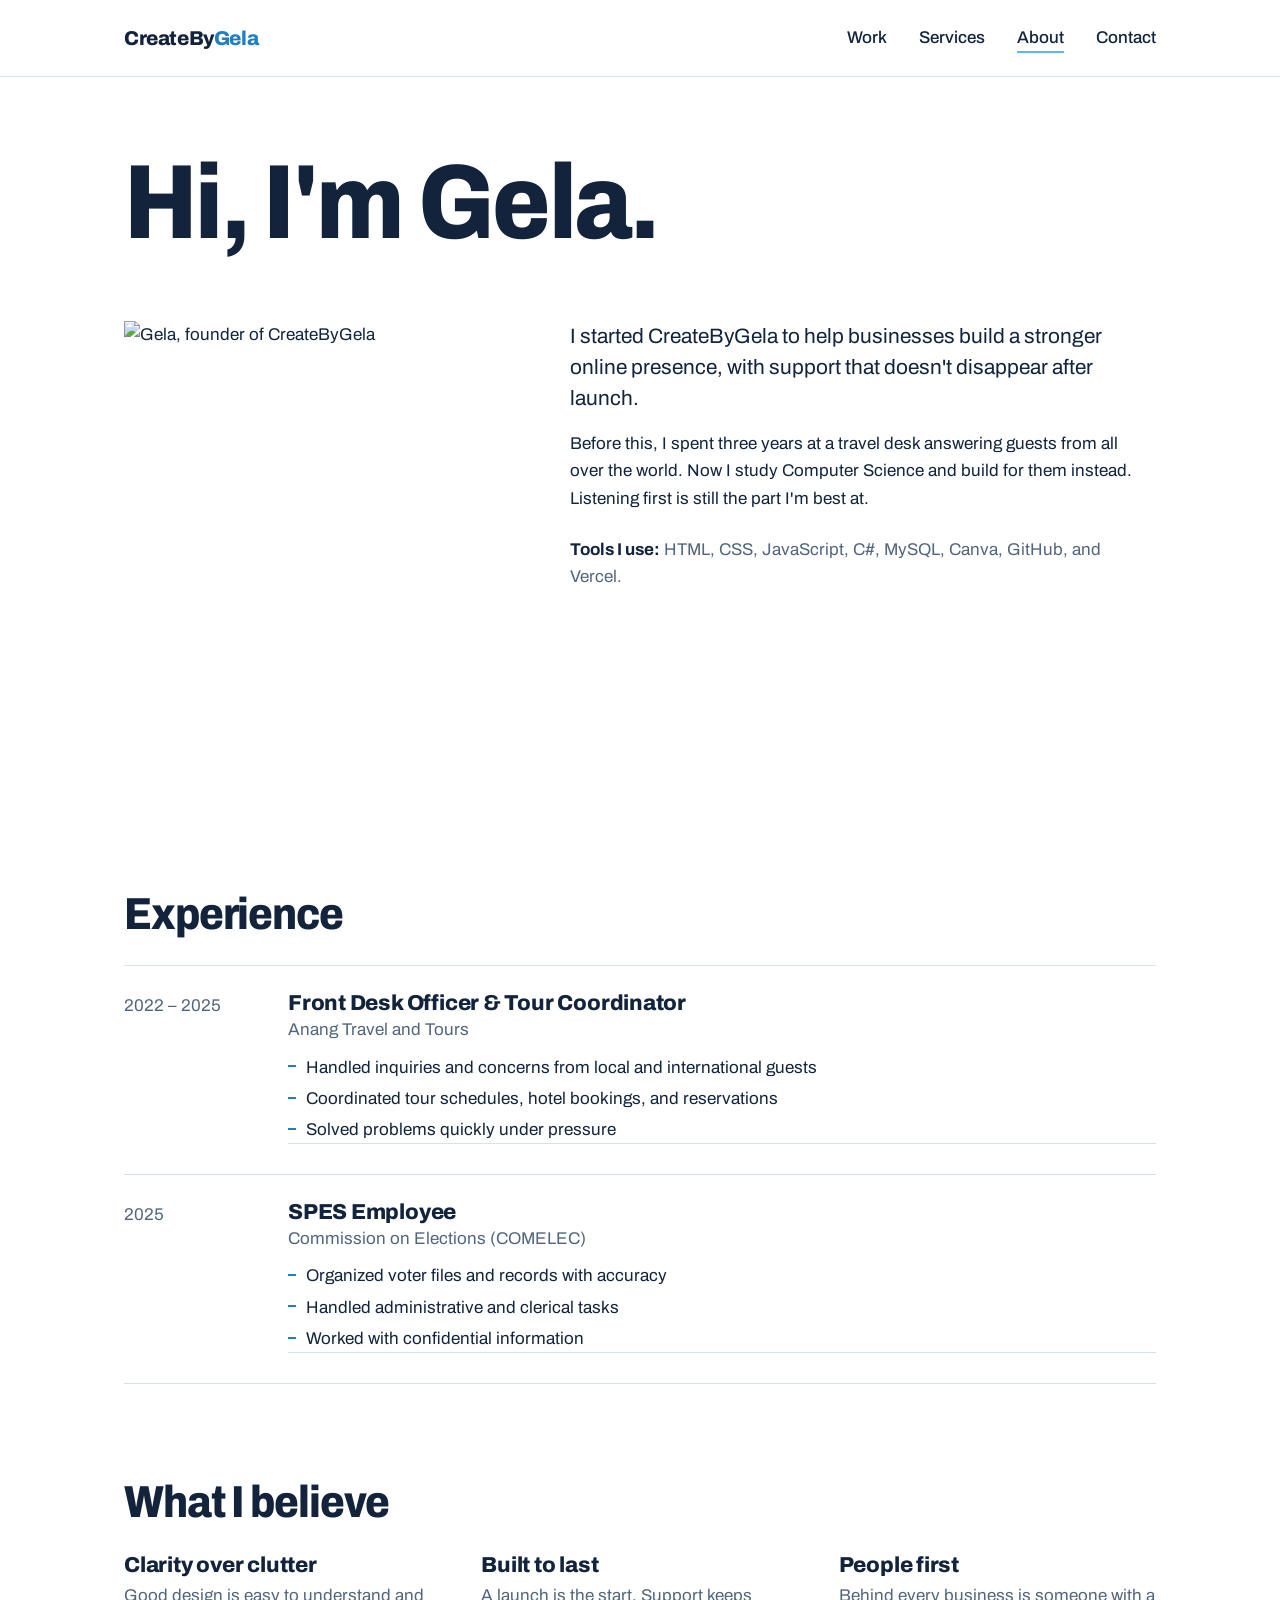
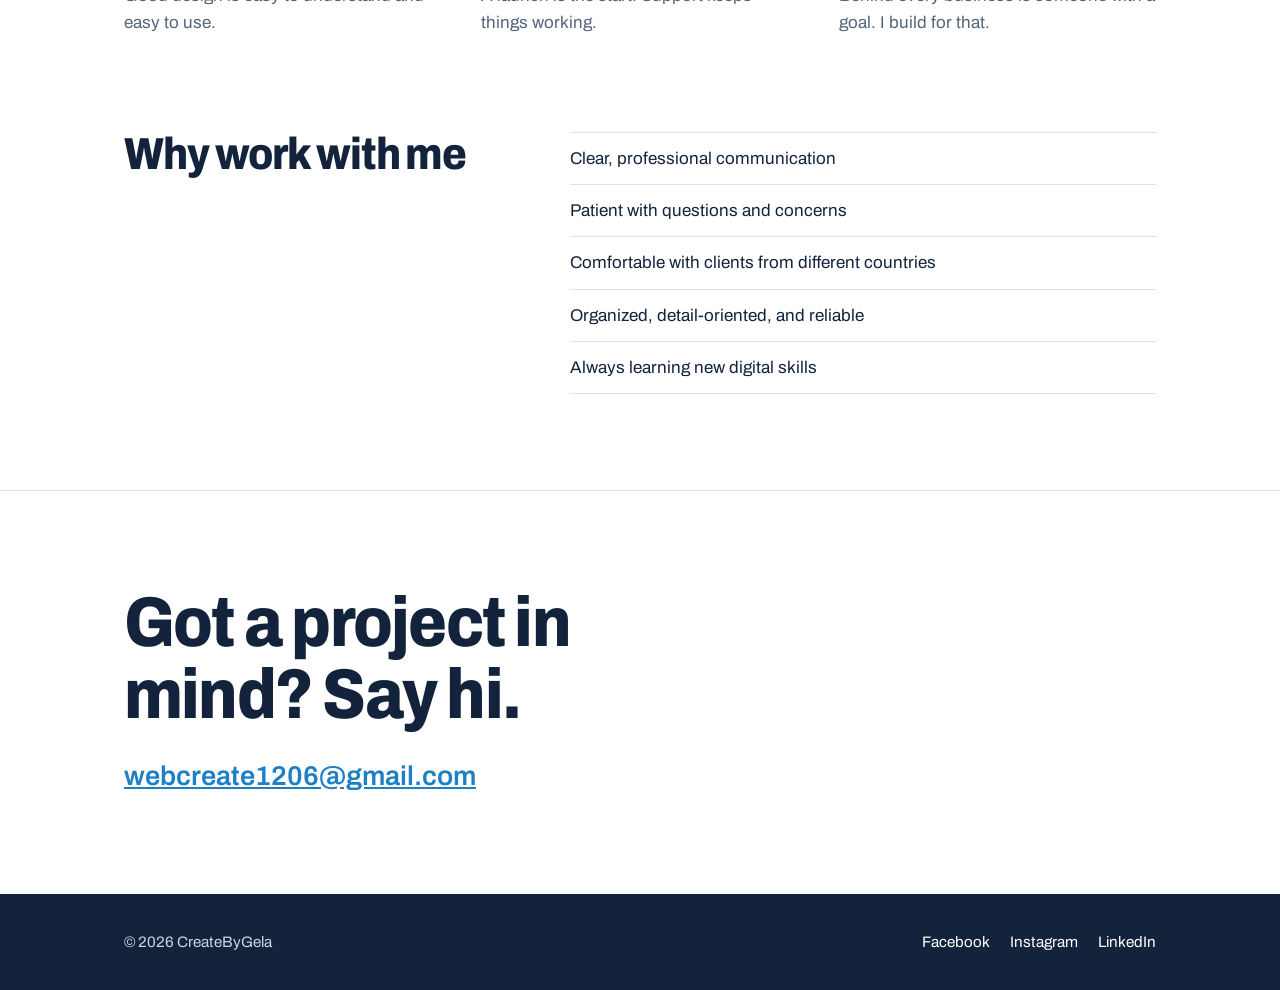
==== about.html @ d4316ad9 "Redesign site in sky blue with real recent work Co-Authored-By: Claude Opus 5.5 <noreply@anthropic.c" ====
<!DOCTYPE html>
<html lang="en">
<head>
<meta charset="UTF-8">
<meta name="viewport" content="width=device-width, initial-scale=1">
<title>About — CreateByGela</title>
<meta name="description" content="The person behind CreateByGela.">
<link rel="preconnect" href="https://fonts.googleapis.com"><link rel="preconnect" href="https://fonts.gstatic.com" crossorigin><link href="https://fonts.googleapis.com/css2?family=Archivo:wdth,wght@62..125,400..800&family=Caveat:wght@600&display=swap" rel="stylesheet">
<link rel="stylesheet" href="style.css">
</head>
<body>
<header><div class="wrap"><nav>
  <a class="logo" href="index.html">CreateBy<span>Gela</span></a>
  <button class="burger" aria-label="Open menu" aria-expanded="false" aria-controls="menu"><svg viewBox="0 0 24 24" fill="none" stroke="currentColor" stroke-width="2" stroke-linecap="round"><path d="M4 7h16M4 12h16M4 17h16"/></svg></button>
  <div class="links" id="menu"><a href="portfolio.html">Work</a><a href="services.html">Services</a><a href="about.html" aria-current="page">About</a><a href="contact.html">Contact</a></div>
</nav></div></header>
<main>
<div class="wrap pagehead">
  <h1>Hi, I'm Gela.</h1>
</div>
<section style="padding-top:8px"><div class="wrap split">
  <div class="about-photo"><img src="assets/profile.png" alt="Gela, founder of CreateByGela"></div>
  <div class="prose">
    <p style="font-size:1.3rem;line-height:1.5">I started CreateByGela to help businesses build a stronger online presence, with support that doesn't disappear after launch.</p>
    <p>Before this, I spent three years at a travel desk answering guests from all over the world. Now I study Computer Science and build for them instead. Listening first is still the part I'm best at.</p>
    <p class="skills"><b>Tools I use:</b> HTML, CSS, JavaScript, C#, MySQL, Canva, GitHub, and Vercel.</p>
  </div>
</div></section>

<section><div class="wrap">
  <h2 style="margin-bottom:28px">Experience</h2>
  <ul class="jobs">
    <li><span class="yr">2022 – 2025</span><div><h3>Front Desk Officer &amp; Tour Coordinator</h3><p class="org">Anang Travel and Tours</p>
      <ul><li>Handled inquiries and concerns from local and international guests</li><li>Coordinated tour schedules, hotel bookings, and reservations</li><li>Solved problems quickly under pressure</li></ul></div></li>
    <li><span class="yr">2025</span><div><h3>SPES Employee</h3><p class="org">Commission on Elections (COMELEC)</p>
      <ul><li>Organized voter files and records with accuracy</li><li>Handled administrative and clerical tasks</li><li>Worked with confidential information</li></ul></div></li>
  </ul>
</div></section>

<section><div class="wrap">
  <h2 style="margin-bottom:28px">What I believe</h2>
  <div class="beliefs">
    <div><h3>Clarity over clutter</h3><p>Good design is easy to understand and easy to use.</p></div>
    <div><h3>Built to last</h3><p>A launch is the start. Support keeps things working.</p></div>
    <div><h3>People first</h3><p>Behind every business is someone with a goal. I build for that.</p></div>
  </div>
</div></section>

<section><div class="wrap split">
  <h2>Why work with me</h2>
  <ul class="plain"><li>Clear, professional communication</li><li>Patient with questions and concerns</li><li>Comfortable with clients from different countries</li><li>Organized, detail-oriented, and reliable</li><li>Always learning new digital skills</li></ul>
</div></section>

<div class="hello"><div class="wrap">
  <h2>Got a project in mind? Say hi.</h2>
  <a class="mail" href="mailto:webcreate1206@gmail.com">webcreate1206@gmail.com</a>
</div></div>
</main>
<footer><div class="wrap">
  <span>© 2026 CreateByGela</span>
  <span><a href="https://www.facebook.com/profile.php?id=61593954279510" target="_blank" rel="noopener">Facebook</a><a href="https://www.instagram.com/_webcreate" target="_blank" rel="noopener">Instagram</a><a href="https://www.linkedin.com/in/angela-reynoso-3a8237406" target="_blank" rel="noopener">LinkedIn</a></span>
</div></footer>
<script src="script.js"></script>
</body>
</html>
---- style.css ----
/* CreateByGela
   Colors: change them here and the whole site follows. */
:root{
  --ink:#12233B;      /* text */
  --soft:#53657C;     /* secondary text */
  --sky:#5BB8F5;      /* the sky blue */
  --sky-deep:#1F7FC4; /* links on white */
  --sky-pale:#DCEFFD; /* tape, light fills */
  --paper:#FFFFFF;
  --rule:#D9E2EC;
  --font:'Archivo','Helvetica Neue',Arial,sans-serif;
  --hand:'Caveat','Segoe Print','Bradley Hand',cursive;
}
*{box-sizing:border-box;margin:0;padding:0}
body{font-family:var(--font);font-size:1.0625rem;line-height:1.6;color:var(--ink);background:var(--paper)}
img{max-width:100%;display:block}
a{color:var(--sky-deep)}
a:hover{color:var(--ink)}
ul,ol{list-style:none}
:focus-visible{outline:3px solid var(--sky);outline-offset:3px}
.wrap{max-width:1080px;margin:0 auto;padding-left:24px;padding-right:24px}
p{max-width:60ch}

h1,h2,h3{font-weight:800;line-height:1.02;letter-spacing:-.025em;font-stretch:88%}
h1{font-size:clamp(3rem,8.5vw,6.6rem)}
h2{font-size:clamp(1.9rem,4vw,2.8rem)}
h3{font-size:1.35rem;letter-spacing:-.01em;font-stretch:100%}
.hand{font-family:var(--hand);font-weight:600;font-size:1.7rem;line-height:1.1;color:var(--sky-deep)}

/* header */
header{border-bottom:1px solid var(--rule)}
nav{display:flex;align-items:center;justify-content:space-between;height:76px}
.logo{font-weight:800;font-size:1.25rem;letter-spacing:-.02em;color:var(--ink);text-decoration:none}
.logo span{color:var(--sky-deep)}
.links{display:flex;gap:32px}
.links a{color:var(--ink);text-decoration:none;font-weight:500}
.links a:hover,.links a[aria-current="page"]{text-decoration:underline;text-decoration-thickness:2px;text-underline-offset:8px;text-decoration-color:var(--sky)}
.burger{display:none;background:none;border:0;cursor:pointer;width:44px;height:44px;color:var(--ink)}
.burger svg{width:26px;height:26px}

/* buttons */
.btn{display:inline-block;background:var(--ink);color:#fff;text-decoration:none;font-weight:600;padding:14px 24px;border:0;border-radius:4px;font-family:inherit;font-size:1rem;cursor:pointer}
.btn:hover{background:var(--sky-deep);color:#fff}

/* home hero */
.hero{display:grid;grid-template-columns:1.25fr .75fr;gap:56px;align-items:center;padding-top:80px;padding-bottom:96px}
.hero .intro{font-size:1.25rem;margin-top:28px;max-width:34ch}
.hero .act{display:flex;flex-wrap:wrap;align-items:center;gap:20px;margin-top:36px}
.photo{position:relative;justify-self:end;width:min(100%,320px);margin-top:20px}
.photo .frame{background:#fff;padding:12px 12px 16px;border:1px solid var(--rule);transform:rotate(2.5deg)}
.photo img{aspect-ratio:4/5;object-fit:cover;object-position:center 15%;width:100%}
.photo .tape{position:absolute;top:-14px;left:50%;width:120px;height:32px;margin-left:-60px;background:var(--sky);opacity:.55;transform:rotate(-4deg);z-index:2}
.photo .hand{position:absolute;left:-118px;bottom:56px;width:120px;transform:rotate(-6deg)}
.photo .hand svg{display:block;width:70px;margin:6px 0 0 50px}

/* page head */
.pagehead{padding-top:72px;padding-bottom:56px}
.pagehead p{font-size:1.25rem;margin-top:20px;color:var(--soft)}

/* sky block */
.sky{background:var(--sky);color:var(--ink);padding:88px 0}
.sky h2{margin-bottom:48px}
.what{display:grid;grid-template-columns:1fr 1fr;gap:44px 72px}
.what h3{font-size:1.7rem;font-stretch:88%;margin-bottom:8px}
.what p{font-size:1.05rem}
.what .inc{margin-top:10px;font-size:.98rem;color:#12233Bcc}
.sky a{color:var(--ink);font-weight:600}

section{padding:96px 0}
section + section{padding-top:0}
.split{display:grid;grid-template-columns:.8fr 1.2fr;gap:56px;align-items:start}

/* work list */
.worklist{border-top:2px solid var(--ink)}
.worklist li{display:grid;grid-template-columns:90px 1fr 200px;gap:24px;padding:22px 0;border-bottom:1px solid var(--rule);align-items:baseline}
.worklist .yr{color:var(--soft);font-size:.95rem}
.worklist h3{margin-bottom:4px}
.worklist p{color:var(--soft);font-size:.98rem}
.worklist .type{text-align:right;color:var(--soft);font-size:.95rem}

/* steps (a real sequence) */
.steps{display:grid;grid-template-columns:repeat(4,1fr);gap:32px}
.steps li{border-top:2px solid var(--ink);padding-top:18px}
.steps .n{font-family:var(--hand);font-size:2.2rem;line-height:1;color:var(--sky-deep);display:block;margin-bottom:6px}
.steps p{color:var(--soft);font-size:.98rem;margin-top:6px}

/* projects (work page) */
.project{display:grid;grid-template-columns:1fr 1fr;gap:56px;align-items:center;padding:56px 0;border-top:1px solid var(--rule)}
.project:first-child{border-top:0;padding-top:0}
.project .cover{aspect-ratio:4/3;display:flex;align-items:flex-end;padding:28px;font-weight:800;font-stretch:88%;font-size:clamp(1.8rem,3.4vw,2.6rem);line-height:1;letter-spacing:-.02em}
.c-sea{background:#0E7C86;color:#fff}
.c-sky{background:var(--sky);color:var(--ink)}
.c-ink{background:var(--ink);color:#fff}
.project .meta{color:var(--soft);font-size:.95rem;margin-bottom:10px}
.project h2{font-size:clamp(1.7rem,3vw,2.2rem);margin-bottom:14px}
.project p+p{margin-top:12px}
.project ul{margin-top:16px}
.project ul li{padding-left:18px;position:relative;margin-bottom:6px}
.project ul li::before{content:"";position:absolute;left:0;top:.7em;width:8px;height:2px;background:var(--sky-deep)}

/* about */
.about-photo{width:100%;max-width:380px}
.about-photo img{aspect-ratio:4/5;object-fit:cover;object-position:center 15%}
.about-photo .hand{margin-top:10px}
.prose p+p{margin-top:16px}
.prose .skills{margin-top:24px;color:var(--soft)}
.prose .skills b{color:var(--ink)}
.jobs li{display:grid;grid-template-columns:140px 1fr;gap:24px;padding:26px 0;border-top:1px solid var(--rule)}
.jobs li:last-child{border-bottom:1px solid var(--rule)}
.jobs .yr{color:var(--soft)}
.jobs .org{color:var(--soft);margin:2px 0 10px}
.jobs ul li{display:block;padding:0 0 0 18px;border:0;position:relative;margin-bottom:4px}
.jobs ul li::before{content:"";position:absolute;left:0;top:.7em;width:8px;height:2px;background:var(--sky-deep)}
.plain li{padding:12px 0;border-bottom:1px solid var(--rule)}
.plain li:first-child{border-top:1px solid var(--rule)}
.beliefs{display:grid;grid-template-columns:repeat(3,1fr);gap:40px}
.beliefs p{color:var(--soft);margin-top:6px}

/* services page */
.svc{padding:48px 0;border-top:1px solid var(--rule);display:grid;grid-template-columns:.7fr 1.3fr;gap:48px}
.svc:first-child{border-top:2px solid var(--ink)}
.svc h2{font-size:clamp(2.2rem,5vw,3.4rem)}
.svc ul{margin-top:16px;columns:2;column-gap:32px}
.svc ul li{padding-left:18px;position:relative;margin-bottom:8px;break-inside:avoid}
.svc ul li::before{content:"";position:absolute;left:0;top:.7em;width:8px;height:2px;background:var(--sky-deep)}

/* contact */
.contact-grid{display:grid;grid-template-columns:.85fr 1.15fr;gap:72px;align-items:start}
.direct li{padding:14px 0;border-bottom:1px solid var(--rule)}
.direct li:first-child{border-top:2px solid var(--ink)}
.direct span{display:block;color:var(--soft);font-size:.92rem}
.direct a{font-weight:600;font-size:1.1rem}
form{display:grid;gap:18px}
label{display:grid;gap:6px;font-weight:600;font-size:.95rem}
input,textarea{width:100%;padding:13px 14px;border:1.5px solid #B9C6D4;border-radius:4px;font:inherit;font-weight:400;color:var(--ink);background:#fff}
input:focus,textarea:focus{outline:0;border-color:var(--sky-deep);box-shadow:0 0 0 3px var(--sky-pale)}
textarea{min-height:150px;resize:vertical}
form .btn{justify-self:start}
#status{min-height:1.4em;color:var(--soft)}

/* closing + footer */
.hello{padding:96px 0;border-top:1px solid var(--rule)}
.hello h2{font-size:clamp(2.2rem,6vw,4.4rem);max-width:14ch}
.hello .mail{display:inline-block;margin-top:24px;font-size:clamp(1.2rem,2.6vw,1.7rem);font-weight:600}
footer{background:var(--ink);color:#C9D6E4;padding:36px 0;font-size:.95rem}
footer .wrap{display:flex;flex-wrap:wrap;justify-content:space-between;gap:16px}
footer a{color:#fff;text-decoration:none;margin-left:20px}
footer a:first-child{margin-left:0}
footer a:hover{color:var(--sky)}

@media(max-width:880px){
  .burger{display:grid;place-items:center}
  .links{display:none;position:absolute;left:0;right:0;top:76px;flex-direction:column;gap:0;background:#fff;border-bottom:1px solid var(--rule);padding:8px 24px 16px;z-index:10}
  .links.open{display:flex}
  .links a{padding:12px 0;border-bottom:1px solid var(--rule)}
  header{position:relative}
  .hero{grid-template-columns:1fr;padding-top:48px;padding-bottom:72px}
  .photo{justify-self:center;width:min(78%,300px)}
  .photo .hand{left:auto;right:-8px;bottom:-56px;width:auto;text-align:right}
  .photo .hand svg{display:none}
  .what,.split,.project,.contact-grid,.svc{grid-template-columns:1fr;gap:28px}
  .steps,.beliefs{grid-template-columns:1fr 1fr}
  .worklist li{grid-template-columns:1fr;gap:4px}
  .worklist .type{text-align:left}
  .jobs li{grid-template-columns:1fr;gap:6px}
  .svc ul{columns:1}
  section,.hello{padding:72px 0}
  .sky{padding:64px 0}
}
@media(max-width:520px){.steps,.beliefs{grid-template-columns:1fr}footer .wrap{flex-direction:column}}
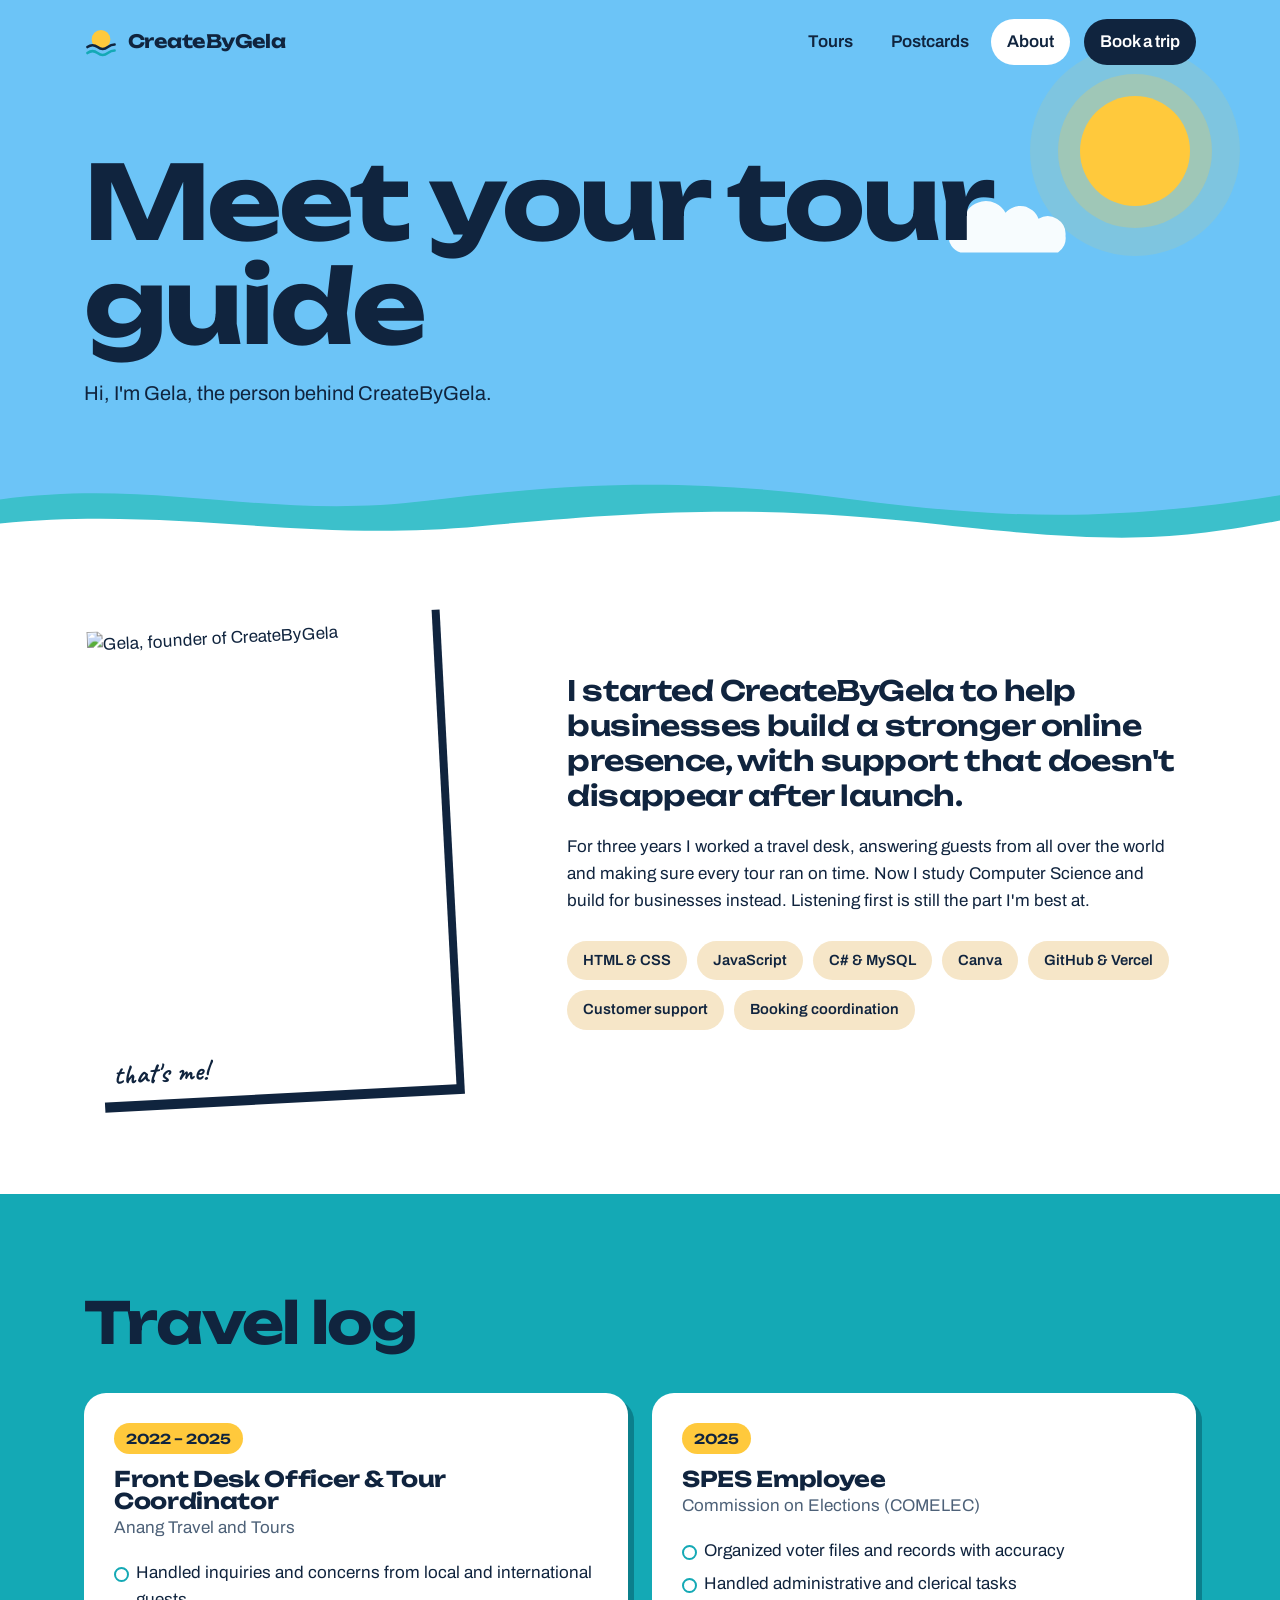
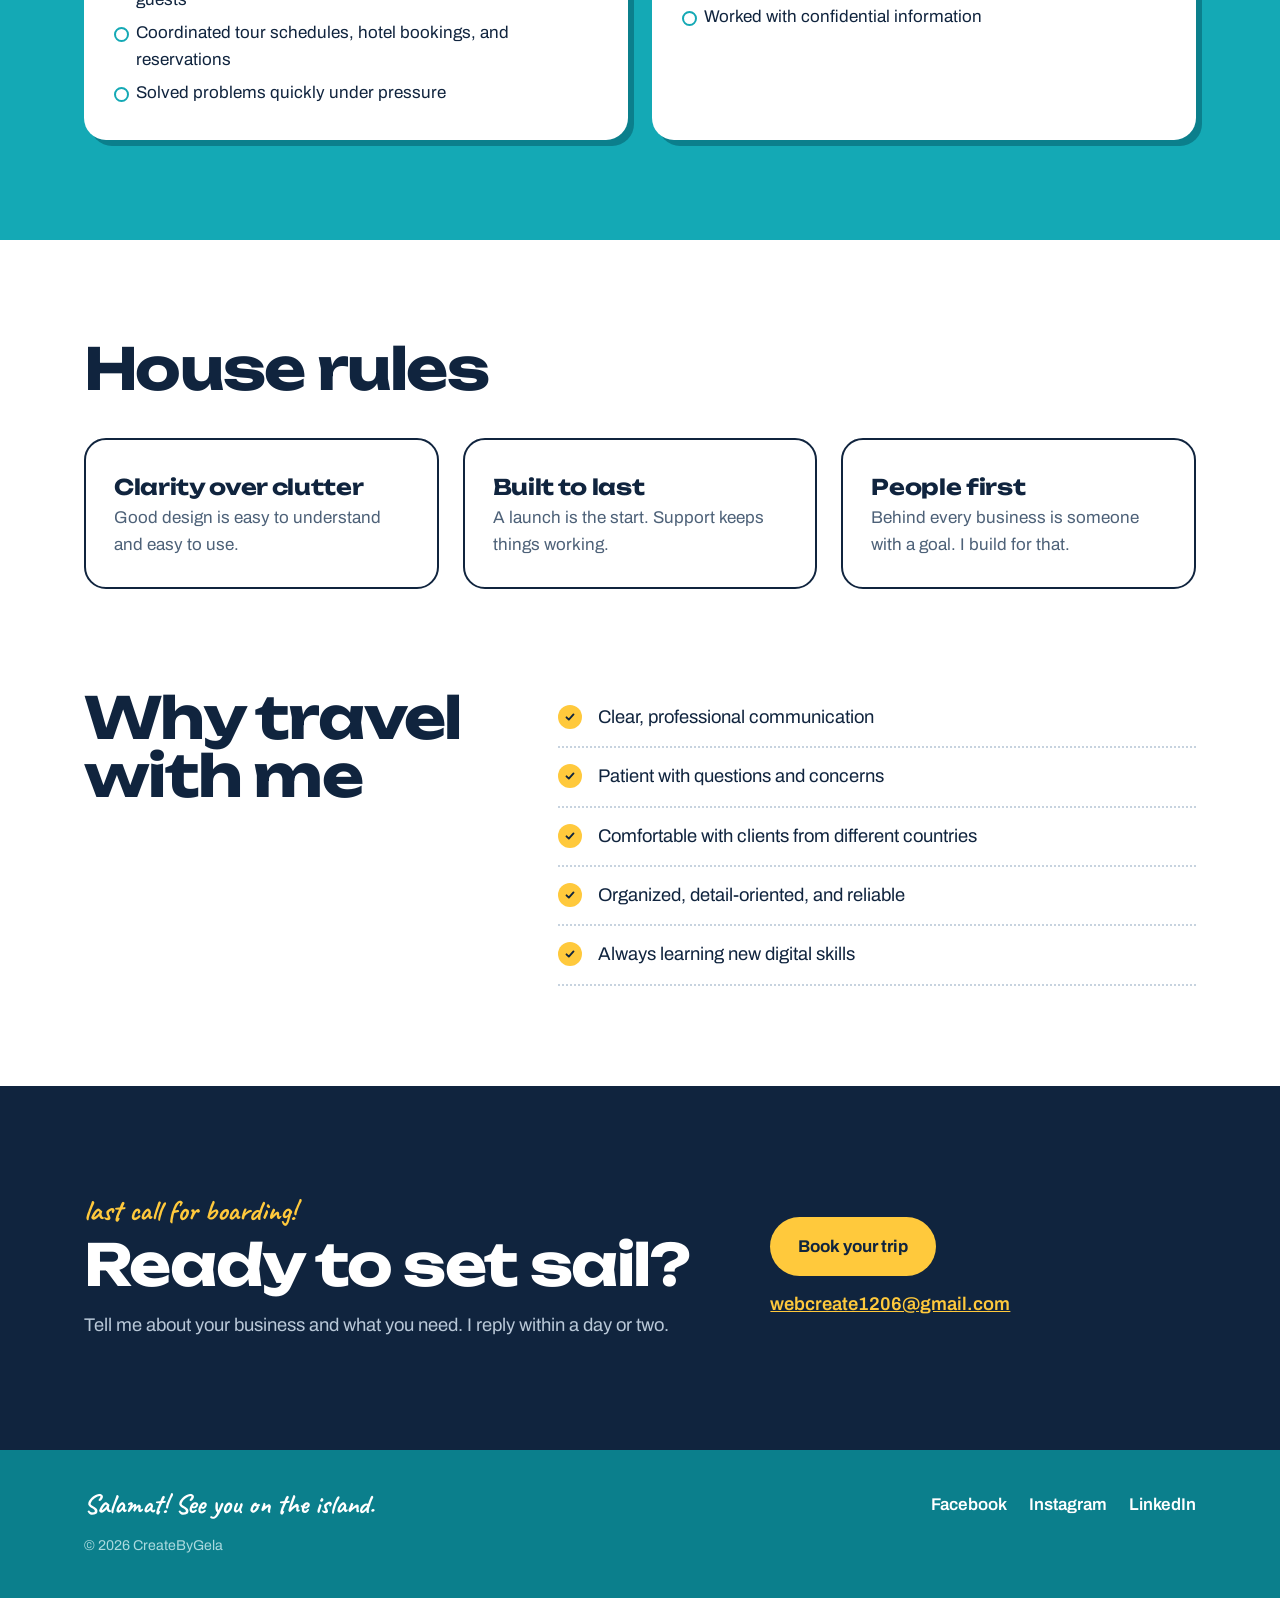
==== commit 31620c97: "Island-hopping redesign: boarding pass hero, tours, itinerary, postcards Co-Authored-By: Claude Opus" ====
--- a/about.html
+++ b/about.html
@@ -5,60 +5,66 @@
 <meta name="viewport" content="width=device-width, initial-scale=1">
 <title>About — CreateByGela</title>
 <meta name="description" content="The person behind CreateByGela.">
-<link rel="preconnect" href="https://fonts.googleapis.com"><link rel="preconnect" href="https://fonts.gstatic.com" crossorigin><link href="https://fonts.googleapis.com/css2?family=Archivo:wdth,wght@62..125,400..800&family=Caveat:wght@600&display=swap" rel="stylesheet">
+<meta name="theme-color" content="#6CC4F7">
+<link rel="preconnect" href="https://fonts.googleapis.com"><link rel="preconnect" href="https://fonts.gstatic.com" crossorigin><link href="https://fonts.googleapis.com/css2?family=Archivo:wght@400;500;600;700&family=Caveat:wght@700&family=Unbounded:wght@600;700&display=swap" rel="stylesheet">
 <link rel="stylesheet" href="style.css">
 </head>
 <body>
 <header><div class="wrap"><nav>
-  <a class="logo" href="index.html">CreateBy<span>Gela</span></a>
-  <button class="burger" aria-label="Open menu" aria-expanded="false" aria-controls="menu"><svg viewBox="0 0 24 24" fill="none" stroke="currentColor" stroke-width="2" stroke-linecap="round"><path d="M4 7h16M4 12h16M4 17h16"/></svg></button>
-  <div class="links" id="menu"><a href="portfolio.html">Work</a><a href="services.html">Services</a><a href="about.html" aria-current="page">About</a><a href="contact.html">Contact</a></div>
+  <a class="logo" href="index.html"><svg viewBox="0 0 40 40" aria-hidden="true"><circle cx="20" cy="17" r="11" fill="#FFC93C"/><path d="M4 26c4-3 8-3 12 0s8 3 12 0 8-3 8-3" fill="none" stroke="#10243E" stroke-width="3" stroke-linecap="round"/><path d="M4 33c4-3 8-3 12 0s8 3 12 0 8-3 8-3" fill="none" stroke="#14A9B5" stroke-width="3" stroke-linecap="round"/></svg>CreateByGela</a>
+  <button class="burger" aria-label="Open menu" aria-expanded="false" aria-controls="menu"><svg viewBox="0 0 24 24" fill="none" stroke="currentColor" stroke-width="2.4" stroke-linecap="round"><path d="M4 7h16M4 12h16M4 17h16"/></svg></button>
+  <div class="links" id="menu"><a href="services.html">Tours</a><a href="portfolio.html">Postcards</a><a href="about.html" aria-current="page">About</a><a class="book" href="contact.html">Book a trip</a></div>
 </nav></div></header>
 <main>
-<div class="wrap pagehead">
-  <h1>Hi, I'm Gela.</h1>
+<div class="phead"><span class="sunball" aria-hidden="true"></span><svg class="cloud c1" viewBox="0 0 200 80" aria-hidden="true"><path d="M30 70a22 22 0 0 1 4-43 30 30 0 0 1 56-10 26 26 0 0 1 44 8 24 24 0 0 1 36 23 22 22 0 0 1-10 22z"/></svg><svg class="cloud c2" viewBox="0 0 200 80" aria-hidden="true"><path d="M30 70a22 22 0 0 1 4-43 30 30 0 0 1 56-10 26 26 0 0 1 44 8 24 24 0 0 1 36 23 22 22 0 0 1-10 22z"/></svg>
+  <div class="wrap"><h1>Meet your tour guide</h1><p>Hi, I'm Gela, the person behind CreateByGela.</p></div>
+  <div class="sea" aria-hidden="true"><svg viewBox="0 0 1440 170" preserveAspectRatio="none">
+  <path d="M0 70 C 180 40 300 100 480 72 S 780 40 960 70 S 1260 100 1440 64 V170 H0Z" fill="#3CC0CB"/>
+  <path d="M0 104 C 200 80 340 132 540 108 S 860 78 1060 106 S 1320 128 1440 100 V170 H0Z" fill="#FFFFFF"/>
+</svg></div>
 </div>
-<section style="padding-top:8px"><div class="wrap split">
-  <div class="about-photo"><img src="assets/profile.png" alt="Gela, founder of CreateByGela"></div>
-  <div class="prose">
-    <p style="font-size:1.3rem;line-height:1.5">I started CreateByGela to help businesses build a stronger online presence, with support that doesn't disappear after launch.</p>
-    <p>Before this, I spent three years at a travel desk answering guests from all over the world. Now I study Computer Science and build for them instead. Listening first is still the part I'm best at.</p>
-    <p class="skills"><b>Tools I use:</b> HTML, CSS, JavaScript, C#, MySQL, Canva, GitHub, and Vercel.</p>
+<section class="section" style="padding-top:40px"><div class="wrap guide">
+  <div class="polaroid"><img src="assets/profile.png" alt="Gela, founder of CreateByGela"><span class="hand">that's me!</span></div>
+  <div>
+    <p class="big">I started CreateByGela to help businesses build a stronger online presence, with support that doesn't disappear after launch.</p>
+    <p style="margin-top:20px">For three years I worked a travel desk, answering guests from all over the world and making sure every tour ran on time. Now I study Computer Science and build for businesses instead. Listening first is still the part I'm best at.</p>
+    <div class="packing" aria-label="Tools I use"><span>HTML &amp; CSS</span><span>JavaScript</span><span>C# &amp; MySQL</span><span>Canva</span><span>GitHub &amp; Vercel</span><span>Customer support</span><span>Booking coordination</span></div>
   </div>
 </div></section>
 
-<section><div class="wrap">
-  <h2 style="margin-bottom:28px">Experience</h2>
-  <ul class="jobs">
-    <li><span class="yr">2022 – 2025</span><div><h3>Front Desk Officer &amp; Tour Coordinator</h3><p class="org">Anang Travel and Tours</p>
-      <ul><li>Handled inquiries and concerns from local and international guests</li><li>Coordinated tour schedules, hotel bookings, and reservations</li><li>Solved problems quickly under pressure</li></ul></div></li>
-    <li><span class="yr">2025</span><div><h3>SPES Employee</h3><p class="org">Commission on Elections (COMELEC)</p>
-      <ul><li>Organized voter files and records with accuracy</li><li>Handled administrative and clerical tasks</li><li>Worked with confidential information</li></ul></div></li>
-  </ul>
-</div></section>
-
-<section><div class="wrap">
-  <h2 style="margin-bottom:28px">What I believe</h2>
-  <div class="beliefs">
-    <div><h3>Clarity over clutter</h3><p>Good design is easy to understand and easy to use.</p></div>
-    <div><h3>Built to last</h3><p>A launch is the start. Support keeps things working.</p></div>
-    <div><h3>People first</h3><p>Behind every business is someone with a goal. I build for that.</p></div>
+<section class="log"><div class="wrap">
+  <h2>Travel log</h2>
+  <div class="entries">
+    <article class="entry"><time>2022 – 2025</time><h3>Front Desk Officer &amp; Tour Coordinator</h3><p class="org">Anang Travel and Tours</p>
+      <ul><li>Handled inquiries and concerns from local and international guests</li><li>Coordinated tour schedules, hotel bookings, and reservations</li><li>Solved problems quickly under pressure</li></ul></article>
+    <article class="entry"><time>2025</time><h3>SPES Employee</h3><p class="org">Commission on Elections (COMELEC)</p>
+      <ul><li>Organized voter files and records with accuracy</li><li>Handled administrative and clerical tasks</li><li>Worked with confidential information</li></ul></article>
   </div>
 </div></section>
 
-<section><div class="wrap split">
-  <h2>Why work with me</h2>
-  <ul class="plain"><li>Clear, professional communication</li><li>Patient with questions and concerns</li><li>Comfortable with clients from different countries</li><li>Organized, detail-oriented, and reliable</li><li>Always learning new digital skills</li></ul>
+<section class="section"><div class="wrap">
+  <h2>House rules</h2>
+  <div class="rules">
+    <div class="rule"><h3>Clarity over clutter</h3><p>Good design is easy to understand and easy to use.</p></div>
+    <div class="rule"><h3>Built to last</h3><p>A launch is the start. Support keeps things working.</p></div>
+    <div class="rule"><h3>People first</h3><p>Behind every business is someone with a goal. I build for that.</p></div>
+  </div>
 </div></section>
 
-<div class="hello"><div class="wrap">
-  <h2>Got a project in mind? Say hi.</h2>
-  <a class="mail" href="mailto:webcreate1206@gmail.com">webcreate1206@gmail.com</a>
-</div></div>
+<section class="section" style="padding-top:0"><div class="wrap why">
+  <h2>Why travel with me</h2>
+  <ul><li>Clear, professional communication</li><li>Patient with questions and concerns</li><li>Comfortable with clients from different countries</li><li>Organized, detail-oriented, and reliable</li><li>Always learning new digital skills</li></ul>
+</div></section>
+
+<section class="board-cta"><div class="wrap">
+  <div><span class="hand">last call for boarding!</span><h2>Ready to set sail?</h2><p>Tell me about your business and what you need. I reply within a day or two.</p></div>
+  <div class="side"><a class="btn sun" href="contact.html">Book your trip</a><a class="mail" href="mailto:webcreate1206@gmail.com">webcreate1206@gmail.com</a></div>
+</div></section>
 </main>
 <footer><div class="wrap">
-  <span>© 2026 CreateByGela</span>
+  <span class="hand">Salamat! See you on the island.</span>
   <span><a href="https://www.facebook.com/profile.php?id=61593954279510" target="_blank" rel="noopener">Facebook</a><a href="https://www.instagram.com/_webcreate" target="_blank" rel="noopener">Instagram</a><a href="https://www.linkedin.com/in/angela-reynoso-3a8237406" target="_blank" rel="noopener">LinkedIn</a></span>
+  <small style="flex-basis:100%;opacity:.8">© 2026 CreateByGela</small>
 </div></footer>
 <script src="script.js"></script>
 </body>
--- a/style.css
+++ b/style.css
@@ -1,170 +1,279 @@
-/* CreateByGela
-   Colors: change them here and the whole site follows. */
+/* CreateByGela: island-hopping edition
+   All colors live here. */
 :root{
-  --ink:#12233B;      /* text */
-  --soft:#53657C;     /* secondary text */
-  --sky:#5BB8F5;      /* the sky blue */
-  --sky-deep:#1F7FC4; /* links on white */
-  --sky-pale:#DCEFFD; /* tape, light fills */
-  --paper:#FFFFFF;
-  --rule:#D9E2EC;
-  --font:'Archivo','Helvetica Neue',Arial,sans-serif;
+  --sky:#6CC4F7;
+  --sky-hi:#A9DEFF;
+  --sea:#14A9B5;
+  --sea-deep:#0B7F8C;
+  --sand:#F6E6C8;
+  --sun:#FFC93C;
+  --pink:#F2668B;
+  --ink:#10243E;
+  --soft:#4D6178;
+  --white:#FFFFFF;
+  --display:'Unbounded','Arial Black',system-ui,sans-serif;
+  --body:'Archivo','Helvetica Neue',Arial,sans-serif;
   --hand:'Caveat','Segoe Print','Bradley Hand',cursive;
 }
 *{box-sizing:border-box;margin:0;padding:0}
-body{font-family:var(--font);font-size:1.0625rem;line-height:1.6;color:var(--ink);background:var(--paper)}
+html{scroll-behavior:smooth}
+body{font-family:var(--body);font-size:1.0625rem;line-height:1.6;color:var(--ink);background:var(--white);overflow-x:hidden}
 img{max-width:100%;display:block}
-a{color:var(--sky-deep)}
-a:hover{color:var(--ink)}
+a{color:inherit}
 ul,ol{list-style:none}
-:focus-visible{outline:3px solid var(--sky);outline-offset:3px}
-.wrap{max-width:1080px;margin:0 auto;padding-left:24px;padding-right:24px}
+button{font:inherit;color:inherit}
+:focus-visible{outline:3px solid var(--ink);outline-offset:3px}
+.wrap{max-width:1160px;margin:0 auto;padding-left:24px;padding-right:24px}
 p{max-width:60ch}
 
-h1,h2,h3{font-weight:800;line-height:1.02;letter-spacing:-.025em;font-stretch:88%}
-h1{font-size:clamp(3rem,8.5vw,6.6rem)}
-h2{font-size:clamp(1.9rem,4vw,2.8rem)}
-h3{font-size:1.35rem;letter-spacing:-.01em;font-stretch:100%}
-.hand{font-family:var(--hand);font-weight:600;font-size:1.7rem;line-height:1.1;color:var(--sky-deep)}
-
-/* header */
-header{border-bottom:1px solid var(--rule)}
-nav{display:flex;align-items:center;justify-content:space-between;height:76px}
-.logo{font-weight:800;font-size:1.25rem;letter-spacing:-.02em;color:var(--ink);text-decoration:none}
-.logo span{color:var(--sky-deep)}
-.links{display:flex;gap:32px}
-.links a{color:var(--ink);text-decoration:none;font-weight:500}
-.links a:hover,.links a[aria-current="page"]{text-decoration:underline;text-decoration-thickness:2px;text-underline-offset:8px;text-decoration-color:var(--sky)}
-.burger{display:none;background:none;border:0;cursor:pointer;width:44px;height:44px;color:var(--ink)}
-.burger svg{width:26px;height:26px}
-
-/* buttons */
-.btn{display:inline-block;background:var(--ink);color:#fff;text-decoration:none;font-weight:600;padding:14px 24px;border:0;border-radius:4px;font-family:inherit;font-size:1rem;cursor:pointer}
-.btn:hover{background:var(--sky-deep);color:#fff}
-
-/* home hero */
-.hero{display:grid;grid-template-columns:1.25fr .75fr;gap:56px;align-items:center;padding-top:80px;padding-bottom:96px}
-.hero .intro{font-size:1.25rem;margin-top:28px;max-width:34ch}
-.hero .act{display:flex;flex-wrap:wrap;align-items:center;gap:20px;margin-top:36px}
-.photo{position:relative;justify-self:end;width:min(100%,320px);margin-top:20px}
-.photo .frame{background:#fff;padding:12px 12px 16px;border:1px solid var(--rule);transform:rotate(2.5deg)}
-.photo img{aspect-ratio:4/5;object-fit:cover;object-position:center 15%;width:100%}
-.photo .tape{position:absolute;top:-14px;left:50%;width:120px;height:32px;margin-left:-60px;background:var(--sky);opacity:.55;transform:rotate(-4deg);z-index:2}
-.photo .hand{position:absolute;left:-118px;bottom:56px;width:120px;transform:rotate(-6deg)}
-.photo .hand svg{display:block;width:70px;margin:6px 0 0 50px}
-
-/* page head */
-.pagehead{padding-top:72px;padding-bottom:56px}
-.pagehead p{font-size:1.25rem;margin-top:20px;color:var(--soft)}
-
-/* sky block */
-.sky{background:var(--sky);color:var(--ink);padding:88px 0}
-.sky h2{margin-bottom:48px}
-.what{display:grid;grid-template-columns:1fr 1fr;gap:44px 72px}
-.what h3{font-size:1.7rem;font-stretch:88%;margin-bottom:8px}
-.what p{font-size:1.05rem}
-.what .inc{margin-top:10px;font-size:.98rem;color:#12233Bcc}
-.sky a{color:var(--ink);font-weight:600}
-
-section{padding:96px 0}
-section + section{padding-top:0}
-.split{display:grid;grid-template-columns:.8fr 1.2fr;gap:56px;align-items:start}
-
-/* work list */
-.worklist{border-top:2px solid var(--ink)}
-.worklist li{display:grid;grid-template-columns:90px 1fr 200px;gap:24px;padding:22px 0;border-bottom:1px solid var(--rule);align-items:baseline}
-.worklist .yr{color:var(--soft);font-size:.95rem}
-.worklist h3{margin-bottom:4px}
-.worklist p{color:var(--soft);font-size:.98rem}
-.worklist .type{text-align:right;color:var(--soft);font-size:.95rem}
-
-/* steps (a real sequence) */
-.steps{display:grid;grid-template-columns:repeat(4,1fr);gap:32px}
-.steps li{border-top:2px solid var(--ink);padding-top:18px}
-.steps .n{font-family:var(--hand);font-size:2.2rem;line-height:1;color:var(--sky-deep);display:block;margin-bottom:6px}
-.steps p{color:var(--soft);font-size:.98rem;margin-top:6px}
-
-/* projects (work page) */
-.project{display:grid;grid-template-columns:1fr 1fr;gap:56px;align-items:center;padding:56px 0;border-top:1px solid var(--rule)}
-.project:first-child{border-top:0;padding-top:0}
-.project .cover{aspect-ratio:4/3;display:flex;align-items:flex-end;padding:28px;font-weight:800;font-stretch:88%;font-size:clamp(1.8rem,3.4vw,2.6rem);line-height:1;letter-spacing:-.02em}
-.c-sea{background:#0E7C86;color:#fff}
-.c-sky{background:var(--sky);color:var(--ink)}
-.c-ink{background:var(--ink);color:#fff}
-.project .meta{color:var(--soft);font-size:.95rem;margin-bottom:10px}
-.project h2{font-size:clamp(1.7rem,3vw,2.2rem);margin-bottom:14px}
-.project p+p{margin-top:12px}
-.project ul{margin-top:16px}
-.project ul li{padding-left:18px;position:relative;margin-bottom:6px}
-.project ul li::before{content:"";position:absolute;left:0;top:.7em;width:8px;height:2px;background:var(--sky-deep)}
+h1,h2,h3{font-family:var(--display);font-weight:700;line-height:1.02;letter-spacing:-.03em}
+h1{font-size:clamp(2.9rem,8vw,6.8rem)}
+h2{font-size:clamp(2rem,4.6vw,3.6rem)}
+h3{font-size:1.35rem;letter-spacing:-.015em}
+.hand{font-family:var(--hand);font-weight:700;font-size:1.8rem;line-height:1.05}
+
+/* ---------- nav ---------- */
+header{position:absolute;top:0;left:0;right:0;z-index:20}
+header.solid{position:relative;background:var(--sky)}
+nav{display:flex;align-items:center;justify-content:space-between;height:84px}
+.logo{display:flex;align-items:center;gap:10px;font-family:var(--display);font-weight:700;font-size:1.15rem;letter-spacing:-.03em;text-decoration:none}
+.logo svg{width:34px;height:34px}
+.links{display:flex;align-items:center;gap:6px}
+.links a{text-decoration:none;font-weight:600;padding:9px 16px;border-radius:999px;white-space:nowrap}
+.links a:hover{background:rgba(255,255,255,.45)}
+.links a[aria-current="page"]{background:var(--white)}
+.links a.book{background:var(--ink);color:var(--white);margin-left:8px}
+.links a.book:hover{background:var(--pink)}
+.burger{display:none;width:46px;height:46px;border:0;border-radius:50%;background:var(--white);cursor:pointer}
+.burger svg{width:24px;height:24px}
+
+/* ---------- buttons ---------- */
+.btn{display:inline-flex;align-items:center;gap:10px;padding:16px 28px;border-radius:999px;background:var(--ink);color:var(--white);font-weight:700;text-decoration:none;border:0;cursor:pointer;transition:transform .15s,background .15s}
+.btn:hover{background:var(--pink);transform:rotate(-2deg)}
+.btn.sun{background:var(--sun);color:var(--ink)}
+.btn.sun:hover{background:var(--white)}
+.btn.line{background:transparent;color:var(--ink);box-shadow:inset 0 0 0 2px var(--ink)}
+.btn.line:hover{background:var(--white)}
+
+/* ---------- hero: sky + sea ---------- */
+.hero{position:relative;background:var(--sky);padding-top:84px;overflow:hidden}
+.sunball{position:absolute;width:150px;height:150px;border-radius:50%;background:var(--sun);right:7%;top:110px;box-shadow:0 0 0 22px rgba(255,201,60,.25),0 0 0 50px rgba(255,201,60,.12)}
+.cloud{position:absolute;fill:var(--white)}
+.cloud.c1{width:200px;left:40%;bottom:200px;opacity:.95}
+.cloud.c2{width:150px;left:44%;top:120px;opacity:.85}
+.cloud.c3{width:120px;right:24%;top:330px;opacity:.7}
+.hero-grid{position:relative;z-index:2;display:grid;grid-template-columns:1.15fr .85fr;gap:40px;align-items:center;padding-top:56px;padding-bottom:200px}
+.hero h1 .l2{display:block;color:var(--white);-webkit-text-stroke:2px var(--ink);paint-order:stroke fill}
+.hero .intro{font-size:1.25rem;margin-top:26px;max-width:36ch}
+.hero .act{display:flex;flex-wrap:wrap;gap:14px;margin-top:34px}
+.hero .note{position:absolute;left:0;bottom:120px;transform:rotate(-4deg)}
+
+/* ticket */
+.ticket{position:relative;z-index:3;justify-self:end;width:min(100%,400px);background:var(--white);border-radius:18px;transform:rotate(4deg);box-shadow:10px 12px 0 var(--ink);display:grid;grid-template-columns:1fr;overflow:hidden}
+.ticket .top{display:flex;justify-content:space-between;align-items:center;padding:14px 20px;background:var(--ink);color:var(--white);font-family:var(--display);font-size:.85rem;font-weight:600}
+.ticket .top b{color:var(--sun)}
+.ticket .body{display:grid;grid-template-columns:130px 1fr;gap:16px;padding:20px}
+.ticket img{width:130px;height:160px;object-fit:cover;object-position:center 15%;border-radius:10px;background:var(--sky-hi)}
+.ticket dl{display:grid;gap:8px;align-content:start}
+.ticket dt{font-size:.72rem;color:var(--soft);font-weight:600;letter-spacing:.04em}
+.ticket dd{font-family:var(--display);font-weight:600;font-size:.98rem;line-height:1.15}
+.ticket .stub{position:relative;border-top:2px dashed #C7D3DF;padding:14px 20px 16px;display:flex;justify-content:space-between;align-items:center}
+.ticket .stub::before,.ticket .stub::after{content:"";position:absolute;top:-13px;width:24px;height:24px;border-radius:50%;background:var(--sky)}
+.ticket .stub::before{left:-12px}.ticket .stub::after{right:-12px}
+.ticket .status{display:flex;align-items:center;gap:8px;font-weight:700;font-size:.95rem}
+.ticket .status i{width:10px;height:10px;border-radius:50%;background:#2FC27A;box-shadow:0 0 0 4px rgba(47,194,122,.2)}
+.barcode{width:96px;height:30px;background:repeating-linear-gradient(90deg,var(--ink) 0 2px,transparent 2px 4px,var(--ink) 4px 5px,transparent 5px 8px,var(--ink) 8px 11px,transparent 11px 12px)}
+
+/* sea + bangka */
+.sea{position:absolute;left:0;right:0;bottom:-1px;height:170px;z-index:1}
+.sea svg{position:absolute;bottom:0;width:100%;height:100%}
+.bangka{position:absolute;left:12%;bottom:58px;z-index:2;width:220px;animation:bob 3.6s ease-in-out infinite;transform-origin:50% 80%}
+@keyframes bob{0%,100%{transform:translateY(0) rotate(-1.5deg)}50%{transform:translateY(-8px) rotate(1.5deg)}}
+
+/* ---------- tours ---------- */
+.tours{background:var(--sea);padding:40px 0 110px}
+.tours .head{display:flex;justify-content:space-between;align-items:end;gap:24px;flex-wrap:wrap;margin-bottom:48px}
+.tours .head p{max-width:40ch;font-size:1.1rem}
+.board{display:grid;grid-template-columns:repeat(4,1fr);gap:20px}
+.tour{background:var(--white);border-radius:22px;padding:26px 24px 28px;position:relative;box-shadow:6px 6px 0 var(--sea-deep);transition:transform .2s}
+.tour:hover{transform:translateY(-6px) rotate(-1deg)}
+.tour .letter{display:grid;place-items:center;width:64px;height:64px;border-radius:50%;background:var(--sun);font-family:var(--display);font-weight:700;font-size:1.8rem;margin-bottom:20px}
+.tour:nth-child(2) .letter{background:var(--pink);color:var(--white)}
+.tour:nth-child(3) .letter{background:var(--sky)}
+.tour:nth-child(4) .letter{background:var(--ink);color:var(--white)}
+.tour .kicker{font-weight:700;color:var(--sea-deep);font-size:.92rem}
+.tour h3{font-size:1.6rem;margin:2px 0 10px}
+.tour p{color:var(--soft);font-size:.98rem}
+.tour ul{margin-top:16px;padding-top:14px;border-top:2px dotted #C7D3DF}
+.tour li{font-size:.95rem;padding:3px 0 3px 24px;position:relative}
+.tour li::before{content:"";position:absolute;left:0;top:.62em;width:12px;height:12px;border-radius:50%;border:2px solid var(--sea)}
+
+/* ---------- itinerary ---------- */
+.itin{padding:110px 0}
+.itin-grid{display:grid;grid-template-columns:.8fr 1.2fr;gap:64px;align-items:start}
+.itin .hand{color:var(--sea-deep);margin-top:16px;display:block}
+.stops{position:relative;padding-left:8px}
+.stops::before{content:"";position:absolute;left:96px;top:12px;bottom:12px;border-left:3px dashed var(--sky)}
+.stops li{display:grid;grid-template-columns:72px 48px 1fr;align-items:start;padding:14px 0}
+.stops time{font-family:var(--display);font-weight:600;font-size:1rem;padding-top:6px}
+.stops .dot{width:28px;height:28px;border-radius:50%;background:var(--white);border:4px solid var(--sky);position:relative;z-index:1;margin-left:2px}
+.stops li:last-child .dot{background:var(--sun);border-color:var(--sun)}
+.stops h3{font-size:1.4rem}
+.stops p{color:var(--soft);margin-top:4px}
+
+/* ---------- postcards ---------- */
+.cards{background:var(--sand);padding:110px 0 120px;position:relative}
+.cards .head{margin-bottom:56px}
+.cards .head p{margin-top:14px;font-size:1.1rem;color:#5C5240}
+.deck{display:grid;grid-template-columns:repeat(3,1fr);gap:36px}
+.pc{display:block;width:100%;perspective:1200px;background:none;border:0;padding:0;cursor:pointer;text-align:left;aspect-ratio:3/2.2}
+.pc .inner{display:block;position:relative;width:100%;height:100%;transition:transform .7s cubic-bezier(.3,.8,.3,1);transform-style:preserve-3d}
+.pc:nth-child(1) .inner{transform:rotate(-3deg)}
+.pc:nth-child(2) .inner{transform:rotate(2deg) translateY(16px)}
+.pc:nth-child(3) .inner{transform:rotate(-1.5deg)}
+.pc.flip .inner{transform:rotateY(180deg)}.pc:nth-child(1).flip .inner{transform:rotate(3deg) rotateY(180deg)}.pc:nth-child(2).flip .inner{transform:rotate(-2deg) translateY(16px) rotateY(180deg)}.pc:nth-child(3).flip .inner{transform:rotate(1.5deg) rotateY(180deg)}
+.pc .face{position:absolute;inset:0;backface-visibility:hidden;border-radius:6px;box-shadow:0 18px 30px -18px rgba(16,36,62,.6);overflow:hidden}
+.pc .front{display:flex;flex-direction:column;justify-content:space-between;padding:22px;border:8px solid var(--white)}
+.pc .front strong{font-family:var(--display);font-size:clamp(1.3rem,2.4vw,1.8rem);line-height:1.05;letter-spacing:-.03em;max-width:11ch}
+.pc .front .from{font-family:var(--hand);font-size:1.6rem;line-height:1}
+.pc .front .tap{align-self:flex-end;font-size:.85rem;font-weight:700;background:rgba(255,255,255,.85);color:var(--ink);padding:5px 12px;border-radius:999px}
+.pc .stamp{position:absolute;top:14px;right:14px;width:54px;height:64px;background:var(--white);border:3px dotted var(--pink);display:grid;place-items:center}
+.pc .stamp svg{width:34px;height:34px}
+.f1{background:var(--sea);color:var(--white)}
+.f2{background:var(--sky);color:var(--ink)}
+.f3{background:var(--ink);color:var(--white)}
+.pc .back{transform:rotateY(180deg);background:var(--white);padding:22px 24px;display:grid;grid-template-columns:1.4fr .6fr;gap:14px}
+.pc .back .msg{border-right:2px solid #E3E9EF;padding-right:14px;overflow:auto}
+.pc .back h3{font-size:1.1rem;margin-bottom:8px}
+.pc .back p{font-family:var(--hand);font-size:1.35rem;line-height:1.15;color:var(--ink)}
+.pc .back .addr{display:grid;align-content:end;gap:6px;font-size:.82rem;color:var(--soft)}
+.pc .back .addr span{border-bottom:1.5px solid #D5DEE7;padding-bottom:4px}
+
+/* ---------- booking band ---------- */
+.board-cta{background:var(--ink);color:var(--white);padding:110px 0;position:relative;overflow:hidden}
+.board-cta .wrap{position:relative;z-index:1;display:grid;grid-template-columns:1.2fr .8fr;gap:48px;align-items:center}
+.board-cta p{color:#B9C8D8;margin-top:16px;font-size:1.15rem}
+.board-cta .side{display:grid;gap:14px;justify-items:start}
+.board-cta .side a.mail{color:var(--sun);font-weight:600;font-size:1.15rem}
+.board-cta .hand{color:var(--sun);display:block;margin-bottom:10px}
+
+/* ---------- inner pages ---------- */
+.phead{background:var(--sky);position:relative;overflow:hidden;padding:150px 0 160px}
+.phead .cloud.c2{display:none}
+.phead .cloud.c1{left:auto;right:15%;top:200px;bottom:auto;width:150px}
+.phead h1{position:relative;z-index:2;max-width:14ch}
+.phead p{position:relative;z-index:2;font-size:1.25rem;margin-top:18px;max-width:44ch}
+.phead .sea{height:120px}
+.phead .sunball{top:96px;width:110px;height:110px}
+.section{padding:100px 0}
 
 /* about */
-.about-photo{width:100%;max-width:380px}
-.about-photo img{aspect-ratio:4/5;object-fit:cover;object-position:center 15%}
-.about-photo .hand{margin-top:10px}
-.prose p+p{margin-top:16px}
-.prose .skills{margin-top:24px;color:var(--soft)}
-.prose .skills b{color:var(--ink)}
-.jobs li{display:grid;grid-template-columns:140px 1fr;gap:24px;padding:26px 0;border-top:1px solid var(--rule)}
-.jobs li:last-child{border-bottom:1px solid var(--rule)}
-.jobs .yr{color:var(--soft)}
-.jobs .org{color:var(--soft);margin:2px 0 10px}
-.jobs ul li{display:block;padding:0 0 0 18px;border:0;position:relative;margin-bottom:4px}
-.jobs ul li::before{content:"";position:absolute;left:0;top:.7em;width:8px;height:2px;background:var(--sky-deep)}
-.plain li{padding:12px 0;border-bottom:1px solid var(--rule)}
-.plain li:first-child{border-top:1px solid var(--rule)}
-.beliefs{display:grid;grid-template-columns:repeat(3,1fr);gap:40px}
-.beliefs p{color:var(--soft);margin-top:6px}
+.guide{display:grid;grid-template-columns:.8fr 1.2fr;gap:64px;align-items:center}
+.guide .polaroid{background:var(--white);padding:14px 14px 56px;box-shadow:8px 10px 0 var(--ink);transform:rotate(-3deg);position:relative;max-width:360px}
+.guide .polaroid img{aspect-ratio:4/5;object-fit:cover;object-position:center 15%}
+.guide .polaroid .hand{position:absolute;bottom:12px;left:18px;font-size:1.7rem}
+.guide .big{font-family:var(--display);font-weight:600;font-size:clamp(1.3rem,2.4vw,1.75rem);line-height:1.25;letter-spacing:-.02em}
+.guide p+p{margin-top:16px}
+.packing{margin-top:26px;display:flex;flex-wrap:wrap;gap:10px}
+.packing span{background:var(--sand);padding:8px 16px;border-radius:999px;font-weight:600;font-size:.92rem}
+.log{background:var(--sea);padding:100px 0}
+.log h2{margin-bottom:40px}
+.entries{display:grid;grid-template-columns:1fr 1fr;gap:24px}
+.entry{background:var(--white);border-radius:22px;padding:30px;box-shadow:6px 6px 0 var(--sea-deep)}
+.entry time{display:inline-block;background:var(--sun);font-family:var(--display);font-weight:600;font-size:.85rem;padding:5px 12px;border-radius:999px}
+.entry h3{margin:14px 0 2px}
+.entry .org{color:var(--soft);margin-bottom:14px}
+.entry li{padding:3px 0 3px 22px;position:relative}
+.entry li::before{content:"";position:absolute;left:0;top:.65em;width:11px;height:11px;border-radius:50%;border:2px solid var(--sea)}
+.rules{display:grid;grid-template-columns:repeat(3,1fr);gap:24px;margin-top:40px}
+.rule{border:2.5px solid var(--ink);border-radius:22px;padding:28px}
+.rule .n{font-family:var(--hand);font-size:2.4rem;line-height:1;color:var(--pink)}
+.rule h3{margin:8px 0 6px}
+.rule p{color:var(--soft)}
+.why{display:grid;grid-template-columns:.8fr 1.2fr;gap:48px;align-items:start}
+.why ul li{font-size:1.15rem;padding:14px 0 14px 40px;border-bottom:2px dotted #C7D3DF;position:relative}
+.why ul li::before{content:"";position:absolute;left:0;top:16px;width:24px;height:24px;border-radius:50%;background:var(--sun) url("data:image/svg+xml,%3Csvg xmlns='http://www.w3.org/2000/svg' viewBox='0 0 24 24' fill='none' stroke='%2310243E' stroke-width='3.2' stroke-linecap='round' stroke-linejoin='round'%3E%3Cpath d='M6 12.5l4 4 8-9'/%3E%3C/svg%3E") center/14px no-repeat}
 
 /* services page */
-.svc{padding:48px 0;border-top:1px solid var(--rule);display:grid;grid-template-columns:.7fr 1.3fr;gap:48px}
-.svc:first-child{border-top:2px solid var(--ink)}
-.svc h2{font-size:clamp(2.2rem,5vw,3.4rem)}
-.svc ul{margin-top:16px;columns:2;column-gap:32px}
-.svc ul li{padding-left:18px;position:relative;margin-bottom:8px;break-inside:avoid}
-.svc ul li::before{content:"";position:absolute;left:0;top:.7em;width:8px;height:2px;background:var(--sky-deep)}
+.tour-rows{display:grid;gap:28px}
+.trow{display:grid;grid-template-columns:120px 1fr 1fr;gap:36px;align-items:start;background:var(--white);border-radius:28px;padding:36px;box-shadow:6px 6px 0 var(--sea-deep)}
+.trow .letter{display:grid;place-items:center;width:96px;height:96px;border-radius:50%;background:var(--sun);font-family:var(--display);font-weight:700;font-size:2.6rem}
+.trow:nth-child(2) .letter{background:var(--pink);color:var(--white)}
+.trow:nth-child(3) .letter{background:var(--sky)}
+.trow:nth-child(4) .letter{background:var(--ink);color:var(--white)}
+.trow h2{font-size:clamp(1.8rem,3.4vw,2.6rem);margin:4px 0 10px}
+.trow .kicker{font-weight:700;color:var(--sea-deep)}
+.trow p{color:var(--soft)}
+.trow ul li{padding:6px 0 6px 28px;position:relative;font-weight:500}
+.trow ul li::before{content:"";position:absolute;left:0;top:.75em;width:14px;height:14px;border-radius:50%;border:2.5px solid var(--sea)}
+.trow ul{padding-top:6px}
+
+/* work page */
+.deck.big{grid-template-columns:repeat(2,1fr);gap:48px 56px}
+.deck.big .pc{aspect-ratio:3/2}
 
 /* contact */
-.contact-grid{display:grid;grid-template-columns:.85fr 1.15fr;gap:72px;align-items:start}
-.direct li{padding:14px 0;border-bottom:1px solid var(--rule)}
-.direct li:first-child{border-top:2px solid var(--ink)}
-.direct span{display:block;color:var(--soft);font-size:.92rem}
-.direct a{font-weight:600;font-size:1.1rem}
-form{display:grid;gap:18px}
-label{display:grid;gap:6px;font-weight:600;font-size:.95rem}
-input,textarea{width:100%;padding:13px 14px;border:1.5px solid #B9C6D4;border-radius:4px;font:inherit;font-weight:400;color:var(--ink);background:#fff}
-input:focus,textarea:focus{outline:0;border-color:var(--sky-deep);box-shadow:0 0 0 3px var(--sky-pale)}
-textarea{min-height:150px;resize:vertical}
-form .btn{justify-self:start}
-#status{min-height:1.4em;color:var(--soft)}
-
-/* closing + footer */
-.hello{padding:96px 0;border-top:1px solid var(--rule)}
-.hello h2{font-size:clamp(2.2rem,6vw,4.4rem);max-width:14ch}
-.hello .mail{display:inline-block;margin-top:24px;font-size:clamp(1.2rem,2.6vw,1.7rem);font-weight:600}
-footer{background:var(--ink);color:#C9D6E4;padding:36px 0;font-size:.95rem}
-footer .wrap{display:flex;flex-wrap:wrap;justify-content:space-between;gap:16px}
-footer a{color:#fff;text-decoration:none;margin-left:20px}
+.booking{display:grid;grid-template-columns:.9fr 1.1fr;gap:64px;align-items:start}
+.booking .ways li{border-bottom:2px dotted #C7D3DF}
+.booking .ways a{display:flex;justify-content:space-between;gap:16px;padding:16px 0;text-decoration:none;font-weight:700}
+.booking .ways a span{font-weight:400;color:var(--soft)}
+.booking .ways a:hover span{color:var(--sea-deep)}
+form.slip{background:var(--white);border-radius:24px;box-shadow:10px 12px 0 var(--ink);border:2.5px solid var(--ink);overflow:hidden}
+.slip .top{background:var(--ink);color:var(--white);padding:16px 26px;display:flex;justify-content:space-between;font-family:var(--display);font-size:.9rem;font-weight:600}
+.slip .top b{color:var(--sun)}
+.slip .fields{padding:28px 26px 30px;display:grid;gap:18px}
+.slip .row{display:grid;grid-template-columns:1fr 1fr;gap:18px}
+.slip label{display:grid;gap:6px;font-weight:700;font-size:.92rem}
+.slip input,.slip textarea{width:100%;padding:13px 14px;border:2px solid #C7D3DF;border-radius:12px;font:inherit;font-weight:400;color:var(--ink);background:#FAFCFE}
+.slip input:focus,.slip textarea:focus{outline:0;border-color:var(--sea);background:var(--white);box-shadow:0 0 0 4px rgba(20,169,181,.18)}
+.slip textarea{min-height:140px;resize:vertical}
+.slip .btn{justify-self:start}
+#status{min-height:1.4em;color:var(--soft);font-weight:600}
+
+/* footer */
+footer{background:var(--sea-deep);color:#D4F1F3;padding:40px 0}
+footer .wrap{display:flex;flex-wrap:wrap;justify-content:space-between;align-items:center;gap:16px}
+footer .hand{color:var(--white);font-size:1.7rem}
+footer a{color:var(--white);text-decoration:none;font-weight:600;margin-left:22px}
 footer a:first-child{margin-left:0}
-footer a:hover{color:var(--sky)}
-
-@media(max-width:880px){
+footer a:hover{color:var(--sun)}
+
+/* ---------- responsive ---------- */
+@media(max-width:960px){
+  .board{grid-template-columns:1fr 1fr}
+  .deck{grid-template-columns:1fr 1fr}
+}
+@media(max-width:860px){
   .burger{display:grid;place-items:center}
-  .links{display:none;position:absolute;left:0;right:0;top:76px;flex-direction:column;gap:0;background:#fff;border-bottom:1px solid var(--rule);padding:8px 24px 16px;z-index:10}
+  .links{display:none;position:absolute;top:84px;left:16px;right:16px;flex-direction:column;align-items:stretch;gap:4px;background:var(--white);padding:12px;border-radius:22px;box-shadow:6px 6px 0 var(--ink)}
   .links.open{display:flex}
-  .links a{padding:12px 0;border-bottom:1px solid var(--rule)}
-  header{position:relative}
-  .hero{grid-template-columns:1fr;padding-top:48px;padding-bottom:72px}
-  .photo{justify-self:center;width:min(78%,300px)}
-  .photo .hand{left:auto;right:-8px;bottom:-56px;width:auto;text-align:right}
-  .photo .hand svg{display:none}
-  .what,.split,.project,.contact-grid,.svc{grid-template-columns:1fr;gap:28px}
-  .steps,.beliefs{grid-template-columns:1fr 1fr}
-  .worklist li{grid-template-columns:1fr;gap:4px}
-  .worklist .type{text-align:left}
-  .jobs li{grid-template-columns:1fr;gap:6px}
-  .svc ul{columns:1}
-  section,.hello{padding:72px 0}
-  .sky{padding:64px 0}
-}
-@media(max-width:520px){.steps,.beliefs{grid-template-columns:1fr}footer .wrap{flex-direction:column}}
+  .links a{padding:12px 16px}
+  .links a[aria-current="page"]{background:var(--sky-hi)}
+  .links a.book{margin:6px 0 0;text-align:center}
+  .hero-grid{grid-template-columns:1fr;padding-top:28px;padding-bottom:190px;gap:56px}
+  .ticket{justify-self:center;transform:rotate(2deg)}
+  .hero .note{display:none}
+  .sunball{width:96px;height:96px;top:96px;right:-20px}
+  .cloud.c2,.cloud.c3{display:none}
+  .bangka{width:150px;left:auto;right:8%;bottom:60px}
+  .itin-grid,.board-cta .wrap,.guide,.why,.booking,.entries{grid-template-columns:1fr;gap:36px}
+  .rules{grid-template-columns:1fr}
+  .phead{padding:120px 0 130px}
+  .phead .cloud.c1{display:none}
+  .trow{grid-template-columns:1fr;gap:16px;padding:28px}
+  .trow .letter{width:72px;height:72px;font-size:2rem}
+  .deck.big{grid-template-columns:1fr}
+  .itin,.cards,.board-cta,.section,.log{padding:76px 0}
+  .slip .row{grid-template-columns:1fr}
+}
+@media(max-width:600px){
+  .board,.deck{grid-template-columns:1fr}
+  .deck{gap:44px}
+  .pc{aspect-ratio:3/2.3}
+  .ticket .body{grid-template-columns:100px 1fr}
+  .ticket img{width:100px;height:128px}
+  .stops::before{left:84px}
+  .stops li{grid-template-columns:60px 46px 1fr}
+  footer .wrap{flex-direction:column;align-items:flex-start}
+}
+@media(prefers-reduced-motion:reduce){*{animation:none!important;transition:none!important;scroll-behavior:auto!important}}
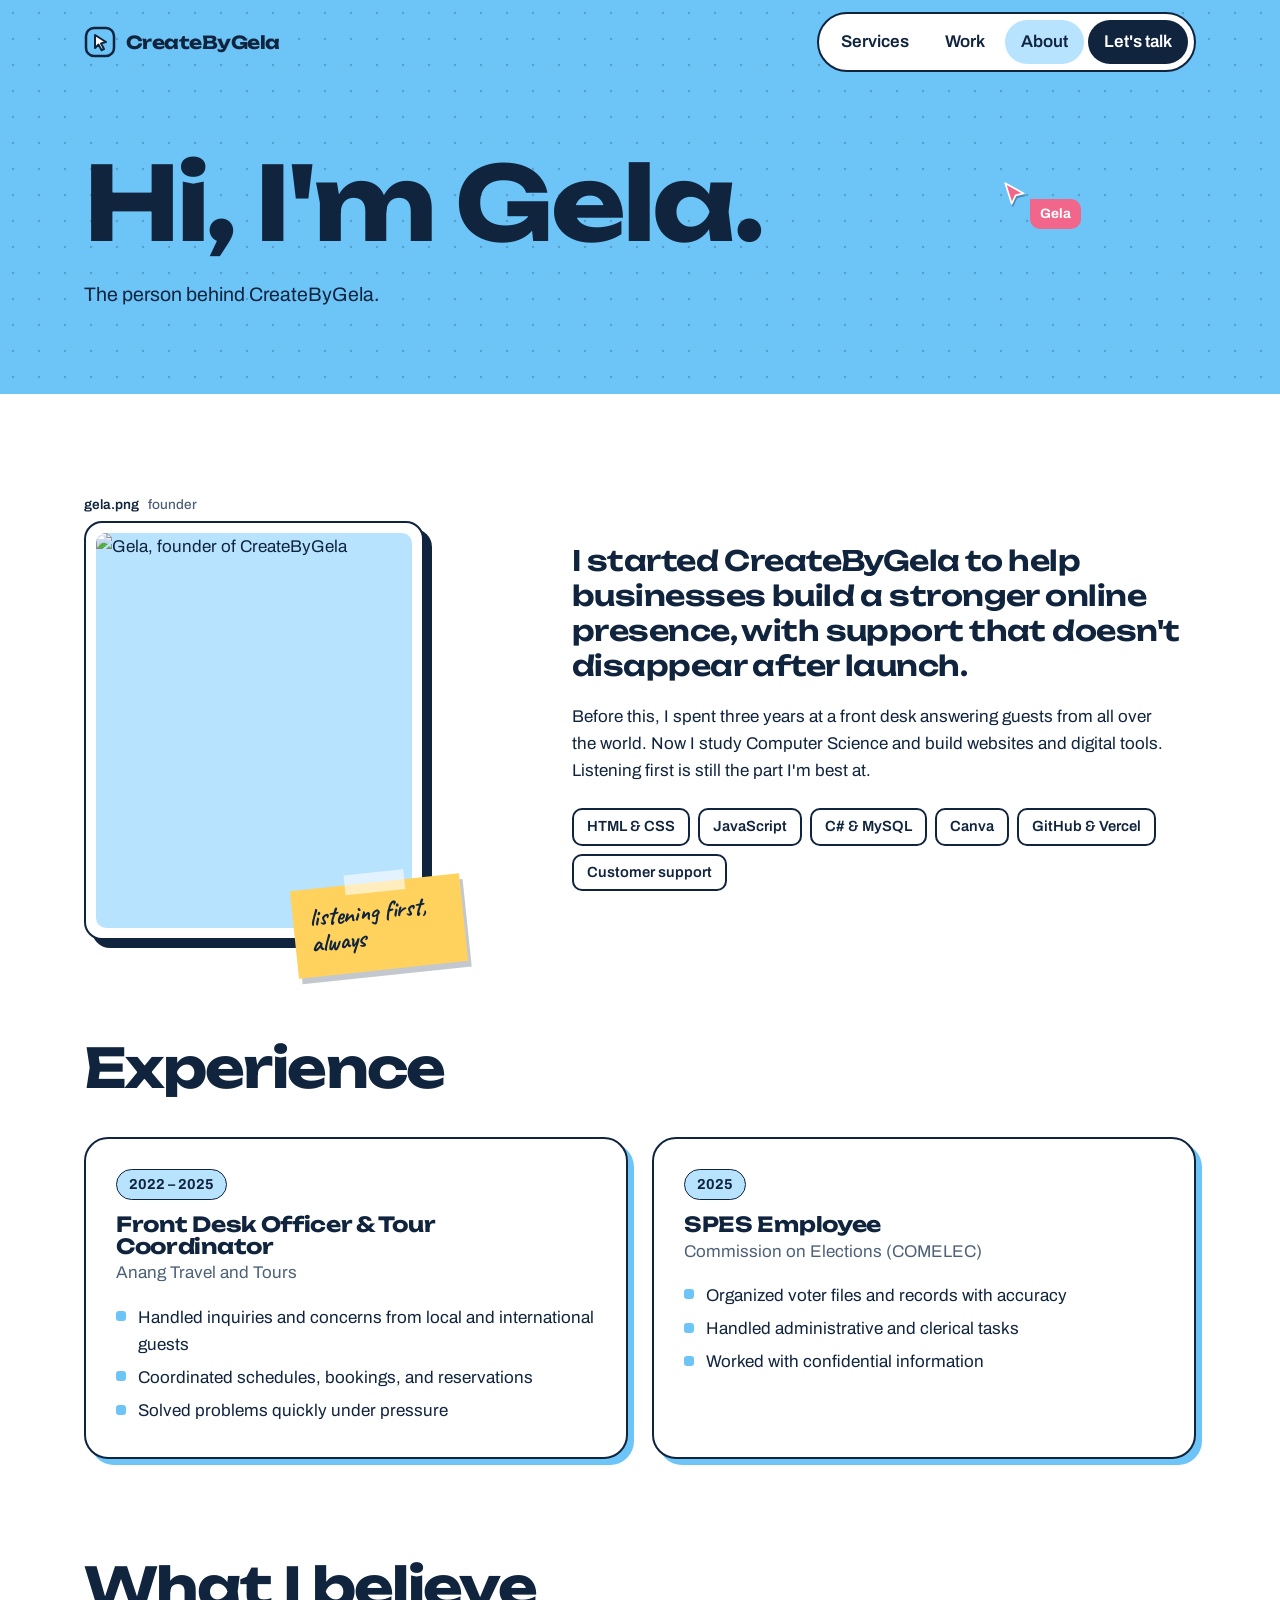
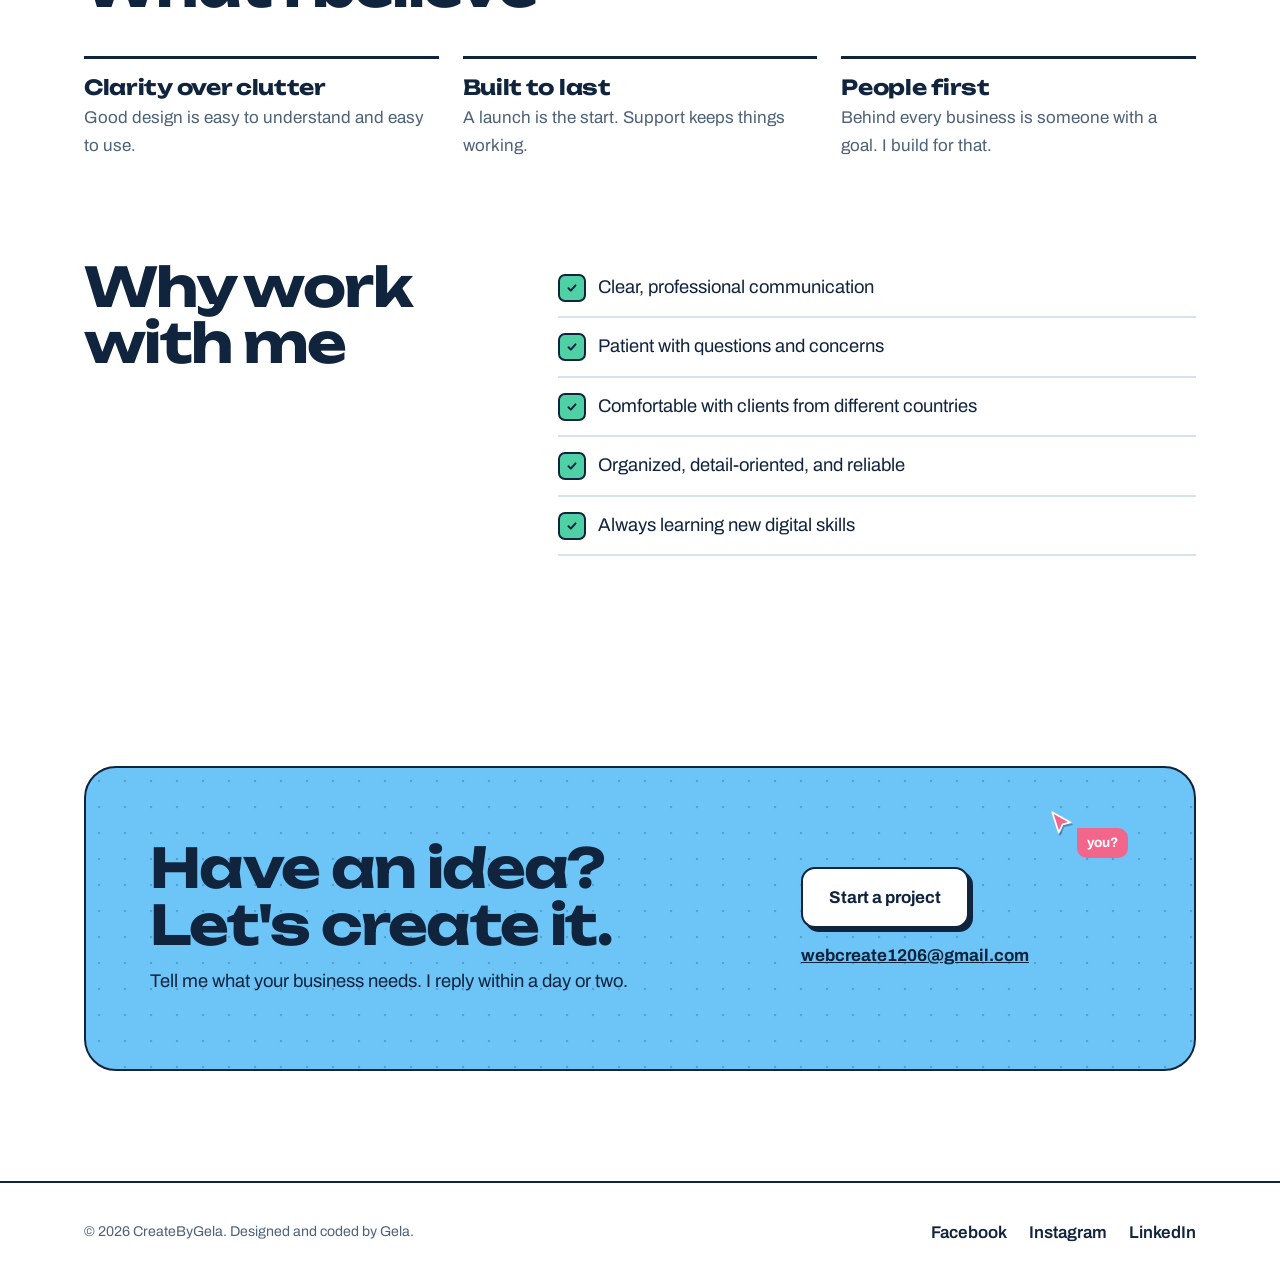
==== commit e42b7ad2: "Replace travel theme with design-canvas look Co-Authored-By: Claude Opus 5.5 <noreply@anthropic.com>" ====
--- a/about.html
+++ b/about.html
@@ -11,60 +11,54 @@
 </head>
 <body>
 <header><div class="wrap"><nav>
-  <a class="logo" href="index.html"><svg viewBox="0 0 40 40" aria-hidden="true"><circle cx="20" cy="17" r="11" fill="#FFC93C"/><path d="M4 26c4-3 8-3 12 0s8 3 12 0 8-3 8-3" fill="none" stroke="#10243E" stroke-width="3" stroke-linecap="round"/><path d="M4 33c4-3 8-3 12 0s8 3 12 0 8-3 8-3" fill="none" stroke="#14A9B5" stroke-width="3" stroke-linecap="round"/></svg>CreateByGela</a>
-  <button class="burger" aria-label="Open menu" aria-expanded="false" aria-controls="menu"><svg viewBox="0 0 24 24" fill="none" stroke="currentColor" stroke-width="2.4" stroke-linecap="round"><path d="M4 7h16M4 12h16M4 17h16"/></svg></button>
-  <div class="links" id="menu"><a href="services.html">Tours</a><a href="portfolio.html">Postcards</a><a href="about.html" aria-current="page">About</a><a class="book" href="contact.html">Book a trip</a></div>
+  <a class="logo" href="index.html"><svg viewBox="0 0 32 32" aria-hidden="true"><rect x="2" y="2" width="28" height="28" rx="8" fill="#6CC4F7" stroke="#10243E" stroke-width="2.5"/><path d="M11 9l11 7-5 1.4 3 5.6-2.4 1.2-3-5.6L11 22z" fill="#fff" stroke="#10243E" stroke-width="2" stroke-linejoin="round"/></svg>CreateByGela</a>
+  <button class="burger" aria-label="Open menu" aria-expanded="false" aria-controls="menu"><svg viewBox="0 0 24 24" fill="none" stroke="currentColor" stroke-width="2.6" stroke-linecap="round"><path d="M4 7h16M4 12h16M4 17h16"/></svg></button>
+  <div class="links" id="menu"><a href="services.html">Services</a><a href="portfolio.html">Work</a><a href="about.html" aria-current="page">About</a><a class="cta" href="contact.html">Let's talk</a></div>
 </nav></div></header>
-<main>
-<div class="phead"><span class="sunball" aria-hidden="true"></span><svg class="cloud c1" viewBox="0 0 200 80" aria-hidden="true"><path d="M30 70a22 22 0 0 1 4-43 30 30 0 0 1 56-10 26 26 0 0 1 44 8 24 24 0 0 1 36 23 22 22 0 0 1-10 22z"/></svg><svg class="cloud c2" viewBox="0 0 200 80" aria-hidden="true"><path d="M30 70a22 22 0 0 1 4-43 30 30 0 0 1 56-10 26 26 0 0 1 44 8 24 24 0 0 1 36 23 22 22 0 0 1-10 22z"/></svg>
-  <div class="wrap"><h1>Meet your tour guide</h1><p>Hi, I'm Gela, the person behind CreateByGela.</p></div>
-  <div class="sea" aria-hidden="true"><svg viewBox="0 0 1440 170" preserveAspectRatio="none">
-  <path d="M0 70 C 180 40 300 100 480 72 S 780 40 960 70 S 1260 100 1440 64 V170 H0Z" fill="#3CC0CB"/>
-  <path d="M0 104 C 200 80 340 132 540 108 S 860 78 1060 106 S 1320 128 1440 100 V170 H0Z" fill="#FFFFFF"/>
-</svg></div>
-</div>
-<section class="section" style="padding-top:40px"><div class="wrap guide">
-  <div class="polaroid"><img src="assets/profile.png" alt="Gela, founder of CreateByGela"><span class="hand">that's me!</span></div>
+<main><div class="canvas"><div class="wrap phead"><div class="cursor gela" aria-hidden="true"><svg viewBox="0 0 24 24" aria-hidden="true"><path d="M3 2l17 9.5-7.4 1.8L9 21z" fill="#F2668B" stroke="#fff" stroke-width="1.6" stroke-linejoin="round"/></svg><span>Gela</span></div><h1>Hi, I'm Gela.</h1><p>The person behind CreateByGela.</p></div></div>
+<section class="section"><div class="wrap me">
+  <div class="frame"><span class="label">gela.png <b>founder</b></span><div class="pic"><img src="assets/profile.png" alt="Gela, founder of CreateByGela"></div><div class="sticky">listening first, always</div></div>
   <div>
     <p class="big">I started CreateByGela to help businesses build a stronger online presence, with support that doesn't disappear after launch.</p>
-    <p style="margin-top:20px">For three years I worked a travel desk, answering guests from all over the world and making sure every tour ran on time. Now I study Computer Science and build for businesses instead. Listening first is still the part I'm best at.</p>
-    <div class="packing" aria-label="Tools I use"><span>HTML &amp; CSS</span><span>JavaScript</span><span>C# &amp; MySQL</span><span>Canva</span><span>GitHub &amp; Vercel</span><span>Customer support</span><span>Booking coordination</span></div>
+    <p style="margin-top:20px">Before this, I spent three years at a front desk answering guests from all over the world. Now I study Computer Science and build websites and digital tools. Listening first is still the part I'm best at.</p>
+    <ul class="tools" aria-label="Tools I use"><li>HTML &amp; CSS</li><li>JavaScript</li><li>C# &amp; MySQL</li><li>Canva</li><li>GitHub &amp; Vercel</li><li>Customer support</li></ul>
   </div>
 </div></section>
 
-<section class="log"><div class="wrap">
-  <h2>Travel log</h2>
-  <div class="entries">
-    <article class="entry"><time>2022 – 2025</time><h3>Front Desk Officer &amp; Tour Coordinator</h3><p class="org">Anang Travel and Tours</p>
-      <ul><li>Handled inquiries and concerns from local and international guests</li><li>Coordinated tour schedules, hotel bookings, and reservations</li><li>Solved problems quickly under pressure</li></ul></article>
-    <article class="entry"><time>2025</time><h3>SPES Employee</h3><p class="org">Commission on Elections (COMELEC)</p>
+<section class="section" style="padding-top:0"><div class="wrap">
+  <h2>Experience</h2>
+  <div class="exp">
+    <article class="job"><time>2022 – 2025</time><h3>Front Desk Officer &amp; Tour Coordinator</h3><p class="org">Anang Travel and Tours</p>
+      <ul><li>Handled inquiries and concerns from local and international guests</li><li>Coordinated schedules, bookings, and reservations</li><li>Solved problems quickly under pressure</li></ul></article>
+    <article class="job"><time>2025</time><h3>SPES Employee</h3><p class="org">Commission on Elections (COMELEC)</p>
       <ul><li>Organized voter files and records with accuracy</li><li>Handled administrative and clerical tasks</li><li>Worked with confidential information</li></ul></article>
   </div>
 </div></section>
 
-<section class="section"><div class="wrap">
-  <h2>House rules</h2>
-  <div class="rules">
-    <div class="rule"><h3>Clarity over clutter</h3><p>Good design is easy to understand and easy to use.</p></div>
-    <div class="rule"><h3>Built to last</h3><p>A launch is the start. Support keeps things working.</p></div>
-    <div class="rule"><h3>People first</h3><p>Behind every business is someone with a goal. I build for that.</p></div>
+<section class="section" style="padding-top:0"><div class="wrap">
+  <h2>What I believe</h2>
+  <div class="beliefs">
+    <div class="belief"><h3>Clarity over clutter</h3><p>Good design is easy to understand and easy to use.</p></div>
+    <div class="belief"><h3>Built to last</h3><p>A launch is the start. Support keeps things working.</p></div>
+    <div class="belief"><h3>People first</h3><p>Behind every business is someone with a goal. I build for that.</p></div>
   </div>
 </div></section>
 
 <section class="section" style="padding-top:0"><div class="wrap why">
-  <h2>Why travel with me</h2>
+  <h2>Why work with me</h2>
   <ul><li>Clear, professional communication</li><li>Patient with questions and concerns</li><li>Comfortable with clients from different countries</li><li>Organized, detail-oriented, and reliable</li><li>Always learning new digital skills</li></ul>
 </div></section>
 
-<section class="board-cta"><div class="wrap">
-  <div><span class="hand">last call for boarding!</span><h2>Ready to set sail?</h2><p>Tell me about your business and what you need. I reply within a day or two.</p></div>
-  <div class="side"><a class="btn sun" href="contact.html">Book your trip</a><a class="mail" href="mailto:webcreate1206@gmail.com">webcreate1206@gmail.com</a></div>
+<section class="cta-band"><div class="wrap">
+  <div class="cta-box canvas"><div class="cursor you" aria-hidden="true"><svg viewBox="0 0 24 24" aria-hidden="true"><path d="M3 2l17 9.5-7.4 1.8L9 21z" fill="#F2668B" stroke="#fff" stroke-width="1.6" stroke-linejoin="round"/></svg><span>you?</span></div>
+    <div><h2>Have an idea? Let's create it.</h2><p>Tell me what your business needs. I reply within a day or two.</p></div>
+    <div class="side"><a class="btn white" href="contact.html">Start a project</a><a class="mail" href="mailto:webcreate1206@gmail.com">webcreate1206@gmail.com</a></div>
+  </div>
 </div></section>
 </main>
 <footer><div class="wrap">
-  <span class="hand">Salamat! See you on the island.</span>
+  <small>© 2026 CreateByGela. Designed and coded by Gela.</small>
   <span><a href="https://www.facebook.com/profile.php?id=61593954279510" target="_blank" rel="noopener">Facebook</a><a href="https://www.instagram.com/_webcreate" target="_blank" rel="noopener">Instagram</a><a href="https://www.linkedin.com/in/angela-reynoso-3a8237406" target="_blank" rel="noopener">LinkedIn</a></span>
-  <small style="flex-basis:100%;opacity:.8">© 2026 CreateByGela</small>
 </div></footer>
 <script src="script.js"></script>
 </body>
--- a/style.css
+++ b/style.css
@@ -1,23 +1,24 @@
-/* CreateByGela: island-hopping edition
+/* CreateByGela: design-canvas edition
    All colors live here. */
 :root{
   --sky:#6CC4F7;
-  --sky-hi:#A9DEFF;
-  --sea:#14A9B5;
-  --sea-deep:#0B7F8C;
-  --sand:#F6E6C8;
-  --sun:#FFC93C;
-  --pink:#F2668B;
+  --sky-hi:#B7E3FF;
+  --sky-deep:#1E86CF;
   --ink:#10243E;
   --soft:#4D6178;
-  --white:#FFFFFF;
+  --pink:#F2668B;
+  --sun:#FFD25E;
+  --mint:#4FD1A5;
+  --paper:#FFFFFF;
+  --mist:#EEF7FE;
+  --line:#D6E3EE;
   --display:'Unbounded','Arial Black',system-ui,sans-serif;
   --body:'Archivo','Helvetica Neue',Arial,sans-serif;
   --hand:'Caveat','Segoe Print','Bradley Hand',cursive;
 }
 *{box-sizing:border-box;margin:0;padding:0}
 html{scroll-behavior:smooth}
-body{font-family:var(--body);font-size:1.0625rem;line-height:1.6;color:var(--ink);background:var(--white);overflow-x:hidden}
+body{font-family:var(--body);font-size:1.0625rem;line-height:1.6;color:var(--ink);background:var(--paper);overflow-x:hidden}
 img{max-width:100%;display:block}
 a{color:inherit}
 ul,ol{list-style:none}
@@ -25,255 +26,247 @@
 :focus-visible{outline:3px solid var(--ink);outline-offset:3px}
 .wrap{max-width:1160px;margin:0 auto;padding-left:24px;padding-right:24px}
 p{max-width:60ch}
-
-h1,h2,h3{font-family:var(--display);font-weight:700;line-height:1.02;letter-spacing:-.03em}
-h1{font-size:clamp(2.9rem,8vw,6.8rem)}
-h2{font-size:clamp(2rem,4.6vw,3.6rem)}
-h3{font-size:1.35rem;letter-spacing:-.015em}
-.hand{font-family:var(--hand);font-weight:700;font-size:1.8rem;line-height:1.05}
+h1,h2,h3{font-family:var(--display);font-weight:700;line-height:1.04;letter-spacing:-.03em}
+h1{font-size:clamp(2.9rem,8vw,6.6rem)}
+h2{font-size:clamp(2rem,4.4vw,3.4rem)}
+h3{font-size:1.3rem;letter-spacing:-.015em}
+.hand{font-family:var(--hand);font-weight:700;line-height:1.05}
 
 /* ---------- nav ---------- */
-header{position:absolute;top:0;left:0;right:0;z-index:20}
-header.solid{position:relative;background:var(--sky)}
+header{position:absolute;top:0;left:0;right:0;z-index:30}
 nav{display:flex;align-items:center;justify-content:space-between;height:84px}
-.logo{display:flex;align-items:center;gap:10px;font-family:var(--display);font-weight:700;font-size:1.15rem;letter-spacing:-.03em;text-decoration:none}
-.logo svg{width:34px;height:34px}
-.links{display:flex;align-items:center;gap:6px}
-.links a{text-decoration:none;font-weight:600;padding:9px 16px;border-radius:999px;white-space:nowrap}
-.links a:hover{background:rgba(255,255,255,.45)}
-.links a[aria-current="page"]{background:var(--white)}
-.links a.book{background:var(--ink);color:var(--white);margin-left:8px}
-.links a.book:hover{background:var(--pink)}
-.burger{display:none;width:46px;height:46px;border:0;border-radius:50%;background:var(--white);cursor:pointer}
-.burger svg{width:24px;height:24px}
+.logo{display:flex;align-items:center;gap:10px;font-family:var(--display);font-weight:700;font-size:1.12rem;letter-spacing:-.03em;text-decoration:none}
+.logo svg{width:32px;height:32px}
+.links{display:flex;align-items:center;gap:4px;background:var(--paper);padding:6px;border-radius:999px;border:2px solid var(--ink)}
+.links a{text-decoration:none;font-weight:600;padding:8px 16px;border-radius:999px;white-space:nowrap}
+.links a:hover{background:var(--mist)}
+.links a[aria-current="page"]{background:var(--sky-hi)}
+.links a.cta{background:var(--ink);color:var(--paper)}
+.links a.cta:hover{background:var(--pink)}
+.burger{display:none;width:48px;height:48px;border:2px solid var(--ink);border-radius:50%;background:var(--paper);cursor:pointer}
+.burger svg{width:22px;height:22px}
 
 /* ---------- buttons ---------- */
-.btn{display:inline-flex;align-items:center;gap:10px;padding:16px 28px;border-radius:999px;background:var(--ink);color:var(--white);font-weight:700;text-decoration:none;border:0;cursor:pointer;transition:transform .15s,background .15s}
-.btn:hover{background:var(--pink);transform:rotate(-2deg)}
-.btn.sun{background:var(--sun);color:var(--ink)}
-.btn.sun:hover{background:var(--white)}
-.btn.line{background:transparent;color:var(--ink);box-shadow:inset 0 0 0 2px var(--ink)}
-.btn.line:hover{background:var(--white)}
-
-/* ---------- hero: sky + sea ---------- */
-.hero{position:relative;background:var(--sky);padding-top:84px;overflow:hidden}
-.sunball{position:absolute;width:150px;height:150px;border-radius:50%;background:var(--sun);right:7%;top:110px;box-shadow:0 0 0 22px rgba(255,201,60,.25),0 0 0 50px rgba(255,201,60,.12)}
-.cloud{position:absolute;fill:var(--white)}
-.cloud.c1{width:200px;left:40%;bottom:200px;opacity:.95}
-.cloud.c2{width:150px;left:44%;top:120px;opacity:.85}
-.cloud.c3{width:120px;right:24%;top:330px;opacity:.7}
-.hero-grid{position:relative;z-index:2;display:grid;grid-template-columns:1.15fr .85fr;gap:40px;align-items:center;padding-top:56px;padding-bottom:200px}
-.hero h1 .l2{display:block;color:var(--white);-webkit-text-stroke:2px var(--ink);paint-order:stroke fill}
-.hero .intro{font-size:1.25rem;margin-top:26px;max-width:36ch}
-.hero .act{display:flex;flex-wrap:wrap;gap:14px;margin-top:34px}
-.hero .note{position:absolute;left:0;bottom:120px;transform:rotate(-4deg)}
-
-/* ticket */
-.ticket{position:relative;z-index:3;justify-self:end;width:min(100%,400px);background:var(--white);border-radius:18px;transform:rotate(4deg);box-shadow:10px 12px 0 var(--ink);display:grid;grid-template-columns:1fr;overflow:hidden}
-.ticket .top{display:flex;justify-content:space-between;align-items:center;padding:14px 20px;background:var(--ink);color:var(--white);font-family:var(--display);font-size:.85rem;font-weight:600}
-.ticket .top b{color:var(--sun)}
-.ticket .body{display:grid;grid-template-columns:130px 1fr;gap:16px;padding:20px}
-.ticket img{width:130px;height:160px;object-fit:cover;object-position:center 15%;border-radius:10px;background:var(--sky-hi)}
-.ticket dl{display:grid;gap:8px;align-content:start}
-.ticket dt{font-size:.72rem;color:var(--soft);font-weight:600;letter-spacing:.04em}
-.ticket dd{font-family:var(--display);font-weight:600;font-size:.98rem;line-height:1.15}
-.ticket .stub{position:relative;border-top:2px dashed #C7D3DF;padding:14px 20px 16px;display:flex;justify-content:space-between;align-items:center}
-.ticket .stub::before,.ticket .stub::after{content:"";position:absolute;top:-13px;width:24px;height:24px;border-radius:50%;background:var(--sky)}
-.ticket .stub::before{left:-12px}.ticket .stub::after{right:-12px}
-.ticket .status{display:flex;align-items:center;gap:8px;font-weight:700;font-size:.95rem}
-.ticket .status i{width:10px;height:10px;border-radius:50%;background:#2FC27A;box-shadow:0 0 0 4px rgba(47,194,122,.2)}
-.barcode{width:96px;height:30px;background:repeating-linear-gradient(90deg,var(--ink) 0 2px,transparent 2px 4px,var(--ink) 4px 5px,transparent 5px 8px,var(--ink) 8px 11px,transparent 11px 12px)}
-
-/* sea + bangka */
-.sea{position:absolute;left:0;right:0;bottom:-1px;height:170px;z-index:1}
-.sea svg{position:absolute;bottom:0;width:100%;height:100%}
-.bangka{position:absolute;left:12%;bottom:58px;z-index:2;width:220px;animation:bob 3.6s ease-in-out infinite;transform-origin:50% 80%}
-@keyframes bob{0%,100%{transform:translateY(0) rotate(-1.5deg)}50%{transform:translateY(-8px) rotate(1.5deg)}}
-
-/* ---------- tours ---------- */
-.tours{background:var(--sea);padding:40px 0 110px}
-.tours .head{display:flex;justify-content:space-between;align-items:end;gap:24px;flex-wrap:wrap;margin-bottom:48px}
-.tours .head p{max-width:40ch;font-size:1.1rem}
-.board{display:grid;grid-template-columns:repeat(4,1fr);gap:20px}
-.tour{background:var(--white);border-radius:22px;padding:26px 24px 28px;position:relative;box-shadow:6px 6px 0 var(--sea-deep);transition:transform .2s}
-.tour:hover{transform:translateY(-6px) rotate(-1deg)}
-.tour .letter{display:grid;place-items:center;width:64px;height:64px;border-radius:50%;background:var(--sun);font-family:var(--display);font-weight:700;font-size:1.8rem;margin-bottom:20px}
-.tour:nth-child(2) .letter{background:var(--pink);color:var(--white)}
-.tour:nth-child(3) .letter{background:var(--sky)}
-.tour:nth-child(4) .letter{background:var(--ink);color:var(--white)}
-.tour .kicker{font-weight:700;color:var(--sea-deep);font-size:.92rem}
-.tour h3{font-size:1.6rem;margin:2px 0 10px}
-.tour p{color:var(--soft);font-size:.98rem}
-.tour ul{margin-top:16px;padding-top:14px;border-top:2px dotted #C7D3DF}
-.tour li{font-size:.95rem;padding:3px 0 3px 24px;position:relative}
-.tour li::before{content:"";position:absolute;left:0;top:.62em;width:12px;height:12px;border-radius:50%;border:2px solid var(--sea)}
-
-/* ---------- itinerary ---------- */
-.itin{padding:110px 0}
-.itin-grid{display:grid;grid-template-columns:.8fr 1.2fr;gap:64px;align-items:start}
-.itin .hand{color:var(--sea-deep);margin-top:16px;display:block}
-.stops{position:relative;padding-left:8px}
-.stops::before{content:"";position:absolute;left:96px;top:12px;bottom:12px;border-left:3px dashed var(--sky)}
-.stops li{display:grid;grid-template-columns:72px 48px 1fr;align-items:start;padding:14px 0}
-.stops time{font-family:var(--display);font-weight:600;font-size:1rem;padding-top:6px}
-.stops .dot{width:28px;height:28px;border-radius:50%;background:var(--white);border:4px solid var(--sky);position:relative;z-index:1;margin-left:2px}
-.stops li:last-child .dot{background:var(--sun);border-color:var(--sun)}
-.stops h3{font-size:1.4rem}
-.stops p{color:var(--soft);margin-top:4px}
-
-/* ---------- postcards ---------- */
-.cards{background:var(--sand);padding:110px 0 120px;position:relative}
-.cards .head{margin-bottom:56px}
-.cards .head p{margin-top:14px;font-size:1.1rem;color:#5C5240}
-.deck{display:grid;grid-template-columns:repeat(3,1fr);gap:36px}
-.pc{display:block;width:100%;perspective:1200px;background:none;border:0;padding:0;cursor:pointer;text-align:left;aspect-ratio:3/2.2}
-.pc .inner{display:block;position:relative;width:100%;height:100%;transition:transform .7s cubic-bezier(.3,.8,.3,1);transform-style:preserve-3d}
-.pc:nth-child(1) .inner{transform:rotate(-3deg)}
-.pc:nth-child(2) .inner{transform:rotate(2deg) translateY(16px)}
-.pc:nth-child(3) .inner{transform:rotate(-1.5deg)}
-.pc.flip .inner{transform:rotateY(180deg)}.pc:nth-child(1).flip .inner{transform:rotate(3deg) rotateY(180deg)}.pc:nth-child(2).flip .inner{transform:rotate(-2deg) translateY(16px) rotateY(180deg)}.pc:nth-child(3).flip .inner{transform:rotate(1.5deg) rotateY(180deg)}
-.pc .face{position:absolute;inset:0;backface-visibility:hidden;border-radius:6px;box-shadow:0 18px 30px -18px rgba(16,36,62,.6);overflow:hidden}
-.pc .front{display:flex;flex-direction:column;justify-content:space-between;padding:22px;border:8px solid var(--white)}
-.pc .front strong{font-family:var(--display);font-size:clamp(1.3rem,2.4vw,1.8rem);line-height:1.05;letter-spacing:-.03em;max-width:11ch}
-.pc .front .from{font-family:var(--hand);font-size:1.6rem;line-height:1}
-.pc .front .tap{align-self:flex-end;font-size:.85rem;font-weight:700;background:rgba(255,255,255,.85);color:var(--ink);padding:5px 12px;border-radius:999px}
-.pc .stamp{position:absolute;top:14px;right:14px;width:54px;height:64px;background:var(--white);border:3px dotted var(--pink);display:grid;place-items:center}
-.pc .stamp svg{width:34px;height:34px}
-.f1{background:var(--sea);color:var(--white)}
-.f2{background:var(--sky);color:var(--ink)}
-.f3{background:var(--ink);color:var(--white)}
-.pc .back{transform:rotateY(180deg);background:var(--white);padding:22px 24px;display:grid;grid-template-columns:1.4fr .6fr;gap:14px}
-.pc .back .msg{border-right:2px solid #E3E9EF;padding-right:14px;overflow:auto}
-.pc .back h3{font-size:1.1rem;margin-bottom:8px}
-.pc .back p{font-family:var(--hand);font-size:1.35rem;line-height:1.15;color:var(--ink)}
-.pc .back .addr{display:grid;align-content:end;gap:6px;font-size:.82rem;color:var(--soft)}
-.pc .back .addr span{border-bottom:1.5px solid #D5DEE7;padding-bottom:4px}
-
-/* ---------- booking band ---------- */
-.board-cta{background:var(--ink);color:var(--white);padding:110px 0;position:relative;overflow:hidden}
-.board-cta .wrap{position:relative;z-index:1;display:grid;grid-template-columns:1.2fr .8fr;gap:48px;align-items:center}
-.board-cta p{color:#B9C8D8;margin-top:16px;font-size:1.15rem}
-.board-cta .side{display:grid;gap:14px;justify-items:start}
-.board-cta .side a.mail{color:var(--sun);font-weight:600;font-size:1.15rem}
-.board-cta .hand{color:var(--sun);display:block;margin-bottom:10px}
-
-/* ---------- inner pages ---------- */
-.phead{background:var(--sky);position:relative;overflow:hidden;padding:150px 0 160px}
-.phead .cloud.c2{display:none}
-.phead .cloud.c1{left:auto;right:15%;top:200px;bottom:auto;width:150px}
-.phead h1{position:relative;z-index:2;max-width:14ch}
-.phead p{position:relative;z-index:2;font-size:1.25rem;margin-top:18px;max-width:44ch}
-.phead .sea{height:120px}
-.phead .sunball{top:96px;width:110px;height:110px}
+.btn{display:inline-flex;align-items:center;gap:10px;padding:15px 26px;border-radius:14px;background:var(--ink);color:var(--paper);font-weight:700;text-decoration:none;border:2px solid var(--ink);cursor:pointer;box-shadow:4px 4px 0 var(--ink);transition:transform .12s,box-shadow .12s,background .12s}
+.btn:hover{transform:translate(-2px,-2px);box-shadow:6px 6px 0 var(--ink);background:var(--pink)}
+.btn:active{transform:translate(2px,2px);box-shadow:2px 2px 0 var(--ink)}
+.btn.white{background:var(--paper);color:var(--ink)}
+.btn.white:hover{background:var(--sun)}
+
+/* ---------- canvas hero ---------- */
+.canvas{position:relative;background-color:var(--sky);background-image:radial-gradient(rgba(16,36,62,.22) 1.4px,transparent 1.6px);background-size:26px 26px;overflow:hidden}
+.hero{position:relative;display:grid;grid-template-columns:1.2fr .8fr;gap:48px;align-items:center;padding-top:150px;padding-bottom:120px}
+.sel{position:relative;display:inline-block;padding:0 10px;margin-left:-10px;outline:2px solid var(--paper)}
+.sel i{position:absolute;width:12px;height:12px;background:var(--paper);border:2px solid var(--ink)}
+.sel i:nth-child(1){left:-7px;top:-7px}.sel i:nth-child(2){right:-7px;top:-7px}
+.sel i:nth-child(3){left:-7px;bottom:-7px}.sel i:nth-child(4){right:-7px;bottom:-7px}
+.sel .size{position:absolute;left:50%;bottom:-34px;transform:translateX(-50%);font:600 .72rem var(--body);letter-spacing:.02em;background:var(--paper);color:var(--ink);padding:3px 8px;border-radius:6px;white-space:nowrap}
+.hero .intro{font-size:1.22rem;margin-top:52px;max-width:38ch}
+.hero .act{display:flex;flex-wrap:wrap;gap:16px;margin-top:32px}
+
+.cursor{position:absolute;z-index:5;display:flex;align-items:flex-start;gap:2px;pointer-events:none;animation:glide 1.6s cubic-bezier(.25,.8,.3,1) .4s both}
+.cursor svg{width:26px;height:26px;filter:drop-shadow(1px 2px 0 rgba(16,36,62,.35))}
+.cursor span{margin-top:18px;background:var(--pink);color:var(--paper);font-weight:700;font-size:.85rem;padding:4px 10px;border-radius:0 10px 10px 10px}
+.cursor.gela{left:58%;top:56%}
+@keyframes glide{from{opacity:0;transform:translate(220px,160px)}to{opacity:1;transform:none}}
+
+.frame{position:relative;justify-self:end;width:min(100%,340px)}
+.frame .label{display:block;font-size:.85rem;font-weight:600;margin-bottom:6px;color:var(--ink)}
+.frame .label b{color:var(--soft);font-weight:500;margin-left:6px}
+.frame .pic{border:2px solid var(--ink);background:var(--paper);padding:10px;border-radius:18px;box-shadow:8px 8px 0 var(--ink)}
+.frame img{aspect-ratio:4/5;width:100%;object-fit:cover;object-position:center 15%;border-radius:10px;background:var(--sky-hi)}
+.sticky{position:absolute;left:-70px;bottom:-34px;width:170px;background:var(--sun);padding:16px 16px 20px;transform:rotate(-6deg);box-shadow:3px 6px 0 rgba(16,36,62,.25);font-family:var(--hand);font-weight:700;font-size:1.55rem;line-height:1.05}
+.sticky::before{content:"";position:absolute;top:-10px;left:50%;width:60px;height:20px;margin-left:-30px;background:rgba(255,255,255,.6)}
+
+/* ---------- marquee strip ---------- */
+.strip{background:var(--ink);color:var(--paper);padding:18px 0;overflow:hidden;white-space:nowrap;border-top:2px solid var(--ink)}
+.strip .track{display:inline-flex;gap:40px;font-family:var(--display);font-weight:600;font-size:1.15rem;animation:slide 26s linear infinite}
+.strip .track span{display:inline-flex;align-items:center;gap:40px}
+.strip .track span::after{content:"";width:12px;height:12px;border-radius:50%;background:var(--sky)}
+@keyframes slide{to{transform:translateX(-50%)}}
+
+/* ---------- services with mini UIs ---------- */
+.make{padding:110px 0}
+.make .head{display:flex;justify-content:space-between;align-items:end;gap:24px;flex-wrap:wrap;margin-bottom:52px}
+.make .head p{max-width:38ch;color:var(--soft);font-size:1.1rem}
+.grid4{display:grid;grid-template-columns:repeat(2,1fr);gap:24px}
+.svc{border:2px solid var(--ink);border-radius:26px;overflow:hidden;background:var(--paper);display:grid;grid-template-rows:auto 1fr}
+.svc .art{height:210px;display:grid;place-items:center;border-bottom:2px solid var(--ink);position:relative;overflow:hidden}
+.svc .txt{padding:26px 28px 30px}
+.svc .kicker{font-weight:700;color:var(--sky-deep);font-size:.95rem}
+.svc h3{font-size:1.9rem;margin:4px 0 10px}
+.svc p{color:var(--soft)}
+.svc .inc{margin-top:16px;display:flex;flex-wrap:wrap;gap:8px}
+.svc .inc li{border:1.5px solid var(--line);border-radius:10px;padding:4px 12px;font-size:.92rem;font-weight:500}
+.a1{background:var(--sky-hi)}.a2{background:#FFE1EA}.a3{background:#FFF1C4}.a4{background:#D6F6EA}
+
+/* mini browser */
+.mini-browser{width:72%;background:var(--paper);border:2px solid var(--ink);border-radius:12px;overflow:hidden;box-shadow:5px 5px 0 var(--ink)}
+.mini-browser .bar{height:22px;border-bottom:2px solid var(--ink);display:flex;align-items:center;gap:5px;padding:0 9px}
+.mini-browser .bar i{width:8px;height:8px;border-radius:50%;border:1.5px solid var(--ink)}
+.mini-browser .pg{padding:14px;display:grid;grid-template-columns:1.2fr .8fr;gap:10px}
+.mini-browser .pg b{display:block;height:12px;border-radius:6px;background:var(--ink);width:80%}
+.mini-browser .pg u{display:block;height:7px;border-radius:4px;background:var(--line);margin-top:7px;text-decoration:none}
+.mini-browser .pg s{display:block;width:54px;height:16px;border-radius:6px;background:var(--pink);margin-top:10px}
+.mini-browser .pg em{display:block;border-radius:8px;background:var(--sky);min-height:62px}
+/* mini phone */
+.mini-phone{width:120px;height:178px;background:var(--paper);border:2px solid var(--ink);border-radius:22px;padding:12px 10px;box-shadow:5px 5px 0 var(--ink);display:grid;grid-template-rows:auto 1fr auto;gap:8px;position:relative}
+.mini-phone .who{display:flex;align-items:center;gap:6px}
+.mini-phone .who i{width:16px;height:16px;border-radius:50%;background:var(--pink)}
+.mini-phone .who b{height:6px;width:44px;border-radius:3px;background:var(--ink)}
+.mini-phone .post{border-radius:10px;background:var(--sky)}
+.mini-phone .acts{display:flex;gap:8px}
+.mini-phone .acts i{width:14px;height:14px;border-radius:50%;border:2px solid var(--ink)}
+.heart{position:absolute;right:-22px;top:26px;background:var(--pink);color:var(--paper);font-weight:700;font-size:.8rem;padding:4px 9px;border-radius:999px;border:2px solid var(--ink)}
+/* mini chat */
+.mini-chat{width:76%;display:grid;gap:10px}
+.bub{display:block;max-width:80%;padding:9px 14px;border:2px solid var(--ink);border-radius:16px;font-size:.88rem;font-weight:600;background:var(--paper)}
+.bub.me{justify-self:end;background:var(--ink);color:var(--paper);border-radius:16px 16px 4px 16px}
+.bub.them{justify-self:start;border-radius:16px 16px 16px 4px}
+.bub small{display:block;font-size:.7rem;font-weight:500;opacity:.7}
+/* mini checklist */
+.mini-check{width:66%;background:var(--paper);border:2px solid var(--ink);border-radius:16px;padding:14px 16px;box-shadow:5px 5px 0 var(--ink);display:grid;gap:9px}
+.mini-check li{display:flex;align-items:center;gap:10px;font-size:.9rem;font-weight:600}
+.mini-check li i{width:20px;height:20px;border-radius:6px;border:2px solid var(--ink);display:grid;place-items:center;flex:none}
+.mini-check li.done i{background:var(--mint)}
+.mini-check li.done i::after{content:"";width:8px;height:4px;border-left:2px solid var(--ink);border-bottom:2px solid var(--ink);transform:rotate(-45deg) translate(1px,-1px)}
+.mini-check li.done span{text-decoration:line-through;opacity:.6}
+
+/* ---------- process: loading bar ---------- */
+.proc{background:var(--mist);padding:110px 0;border-top:2px solid var(--ink);border-bottom:2px solid var(--ink)}
+.proc h2{margin-bottom:12px}
+.proc .sub{color:var(--soft);margin-bottom:56px}
+.loader{border:2px solid var(--ink);border-radius:999px;height:26px;background:var(--paper);overflow:hidden;position:relative}
+.loader i{position:absolute;inset:0;width:100%;background:repeating-linear-gradient(-45deg,var(--sky) 0 14px,var(--sky-hi) 14px 28px);border-right:2px solid var(--ink)}
+.stages{display:grid;grid-template-columns:repeat(4,1fr);gap:28px;margin-top:28px}
+.stages li{position:relative;padding-top:6px}
+.stages .pct{font-family:var(--display);font-weight:700;font-size:1rem;color:var(--sky-deep)}
+.stages h3{font-size:1.45rem;margin:6px 0}
+.stages p{color:var(--soft);font-size:.98rem}
+
+/* ---------- work ---------- */
+.work{padding:110px 0}
+.work .head{margin-bottom:52px}
+.work .head p{color:var(--soft);margin-top:12px;font-size:1.1rem}
+.projects{display:grid;grid-template-columns:repeat(3,1fr);gap:24px}
+.proj{border:2px solid var(--ink);border-radius:26px;overflow:hidden;background:var(--paper)}
+.proj .art{height:240px;display:grid;place-items:center;border-bottom:2px solid var(--ink)}
+.proj .txt{padding:24px 26px 28px}
+.proj .type{font-size:.9rem;font-weight:700;color:var(--sky-deep)}
+.proj h3{margin:6px 0 8px;font-size:1.35rem}
+.proj p{color:var(--soft);font-size:.98rem}
+.w1{background:#CDEFF0}.w2{background:var(--sky-hi)}.w3{background:#FFE1EA}
+/* trifold */
+.trifold{display:flex;filter:drop-shadow(5px 5px 0 var(--ink))}
+.trifold span{width:70px;height:130px;border:2px solid var(--ink);background:#14A9B5;display:flex;align-items:flex-end;padding:8px;color:var(--paper);font-family:var(--display);font-weight:700;font-size:.62rem;line-height:1.05}
+.trifold span:nth-child(1){transform:skewY(-8deg);background:#0E8B96}
+.trifold span:nth-child(2){border-left:0;border-right:0}
+.trifold span:nth-child(3){transform:skewY(8deg);background:#0E8B96}
+/* phone with qr */
+.qrphone{width:110px;height:180px;background:var(--paper);border:2px solid var(--ink);border-radius:20px;padding:12px;box-shadow:5px 5px 0 var(--ink);display:grid;gap:7px;align-content:start}
+.qrphone b{height:8px;border-radius:4px;background:var(--ink);width:70%}
+.qrphone u{height:14px;border-radius:5px;background:var(--sky-hi);border:1.5px solid var(--ink);text-decoration:none}
+.qr{position:absolute;margin:120px 0 0 120px;width:62px;height:62px;background:var(--paper);border:2px solid var(--ink);border-radius:10px;padding:6px;
+  background-image:linear-gradient(var(--ink) 0 0),linear-gradient(var(--ink) 0 0),linear-gradient(var(--ink) 0 0),linear-gradient(var(--ink) 0 0),linear-gradient(var(--ink) 0 0);
+  background-size:14px 14px,14px 14px,14px 14px,7px 7px,7px 7px;background-position:6px 6px,40px 6px,6px 40px,30px 30px,42px 42px;background-repeat:no-repeat}
+.qrwrap{position:relative;display:grid;place-items:center}
+.qrwrap .qr{position:absolute;margin:0;right:-46px;bottom:-14px}
+
+/* ---------- about ---------- */
+.phead{position:relative;padding-top:150px;padding-bottom:84px}
+.phead p{font-size:1.22rem;margin-top:22px;max-width:44ch}
+.phead .cursor{left:auto;right:12%;top:46%}
 .section{padding:100px 0}
-
-/* about */
-.guide{display:grid;grid-template-columns:.8fr 1.2fr;gap:64px;align-items:center}
-.guide .polaroid{background:var(--white);padding:14px 14px 56px;box-shadow:8px 10px 0 var(--ink);transform:rotate(-3deg);position:relative;max-width:360px}
-.guide .polaroid img{aspect-ratio:4/5;object-fit:cover;object-position:center 15%}
-.guide .polaroid .hand{position:absolute;bottom:12px;left:18px;font-size:1.7rem}
-.guide .big{font-family:var(--display);font-weight:600;font-size:clamp(1.3rem,2.4vw,1.75rem);line-height:1.25;letter-spacing:-.02em}
-.guide p+p{margin-top:16px}
-.packing{margin-top:26px;display:flex;flex-wrap:wrap;gap:10px}
-.packing span{background:var(--sand);padding:8px 16px;border-radius:999px;font-weight:600;font-size:.92rem}
-.log{background:var(--sea);padding:100px 0}
-.log h2{margin-bottom:40px}
-.entries{display:grid;grid-template-columns:1fr 1fr;gap:24px}
-.entry{background:var(--white);border-radius:22px;padding:30px;box-shadow:6px 6px 0 var(--sea-deep)}
-.entry time{display:inline-block;background:var(--sun);font-family:var(--display);font-weight:600;font-size:.85rem;padding:5px 12px;border-radius:999px}
-.entry h3{margin:14px 0 2px}
-.entry .org{color:var(--soft);margin-bottom:14px}
-.entry li{padding:3px 0 3px 22px;position:relative}
-.entry li::before{content:"";position:absolute;left:0;top:.65em;width:11px;height:11px;border-radius:50%;border:2px solid var(--sea)}
-.rules{display:grid;grid-template-columns:repeat(3,1fr);gap:24px;margin-top:40px}
-.rule{border:2.5px solid var(--ink);border-radius:22px;padding:28px}
-.rule .n{font-family:var(--hand);font-size:2.4rem;line-height:1;color:var(--pink)}
-.rule h3{margin:8px 0 6px}
-.rule p{color:var(--soft)}
+.me{display:grid;grid-template-columns:.8fr 1.2fr;gap:72px;align-items:center}
+.me .frame{justify-self:start}
+.me .sticky{left:auto;right:-40px;bottom:-30px}
+.me .big{font-family:var(--display);font-weight:600;font-size:clamp(1.3rem,2.4vw,1.75rem);line-height:1.25;letter-spacing:-.02em}
+.me p+p{margin-top:16px}
+.tools{margin-top:24px;display:flex;flex-wrap:wrap;gap:8px}
+.tools li{border:2px solid var(--ink);border-radius:10px;padding:5px 13px;font-weight:600;font-size:.92rem;background:var(--paper)}
+.exp{display:grid;grid-template-columns:1fr 1fr;gap:24px;margin-top:40px}
+.job{border:2px solid var(--ink);border-radius:24px;padding:30px;background:var(--paper);box-shadow:6px 6px 0 var(--sky)}
+.job time{display:inline-block;font-weight:700;font-size:.9rem;background:var(--sky-hi);border:1.5px solid var(--ink);padding:3px 12px;border-radius:999px}
+.job h3{margin:14px 0 2px}
+.job .org{color:var(--soft);margin-bottom:14px}
+.job li{padding:3px 0 3px 22px;position:relative}
+.job li::before{content:"";position:absolute;left:0;top:.62em;width:10px;height:10px;border-radius:3px;background:var(--sky)}
+.beliefs{display:grid;grid-template-columns:repeat(3,1fr);gap:24px;margin-top:40px}
+.belief{border-top:3px solid var(--ink);padding-top:18px}
+.belief p{color:var(--soft);margin-top:6px}
 .why{display:grid;grid-template-columns:.8fr 1.2fr;gap:48px;align-items:start}
-.why ul li{font-size:1.15rem;padding:14px 0 14px 40px;border-bottom:2px dotted #C7D3DF;position:relative}
-.why ul li::before{content:"";position:absolute;left:0;top:16px;width:24px;height:24px;border-radius:50%;background:var(--sun) url("data:image/svg+xml,%3Csvg xmlns='http://www.w3.org/2000/svg' viewBox='0 0 24 24' fill='none' stroke='%2310243E' stroke-width='3.2' stroke-linecap='round' stroke-linejoin='round'%3E%3Cpath d='M6 12.5l4 4 8-9'/%3E%3C/svg%3E") center/14px no-repeat}
+.why li{font-size:1.15rem;padding:14px 0 14px 40px;border-bottom:2px solid var(--line);position:relative}
+.why li::before{content:"";position:absolute;left:0;top:15px;width:24px;height:24px;border-radius:7px;border:2px solid var(--ink);background:var(--mint) url("data:image/svg+xml,%3Csvg xmlns='http://www.w3.org/2000/svg' viewBox='0 0 24 24' fill='none' stroke='%2310243E' stroke-width='3.4' stroke-linecap='round' stroke-linejoin='round'%3E%3Cpath d='M6 12.5l4 4 8-9'/%3E%3C/svg%3E") center/14px no-repeat}
 
 /* services page */
-.tour-rows{display:grid;gap:28px}
-.trow{display:grid;grid-template-columns:120px 1fr 1fr;gap:36px;align-items:start;background:var(--white);border-radius:28px;padding:36px;box-shadow:6px 6px 0 var(--sea-deep)}
-.trow .letter{display:grid;place-items:center;width:96px;height:96px;border-radius:50%;background:var(--sun);font-family:var(--display);font-weight:700;font-size:2.6rem}
-.trow:nth-child(2) .letter{background:var(--pink);color:var(--white)}
-.trow:nth-child(3) .letter{background:var(--sky)}
-.trow:nth-child(4) .letter{background:var(--ink);color:var(--white)}
-.trow h2{font-size:clamp(1.8rem,3.4vw,2.6rem);margin:4px 0 10px}
-.trow .kicker{font-weight:700;color:var(--sea-deep)}
-.trow p{color:var(--soft)}
-.trow ul li{padding:6px 0 6px 28px;position:relative;font-weight:500}
-.trow ul li::before{content:"";position:absolute;left:0;top:.75em;width:14px;height:14px;border-radius:50%;border:2.5px solid var(--sea)}
-.trow ul{padding-top:6px}
-
-/* work page */
-.deck.big{grid-template-columns:repeat(2,1fr);gap:48px 56px}
-.deck.big .pc{aspect-ratio:3/2}
-
-/* contact */
-.booking{display:grid;grid-template-columns:.9fr 1.1fr;gap:64px;align-items:start}
-.booking .ways li{border-bottom:2px dotted #C7D3DF}
-.booking .ways a{display:flex;justify-content:space-between;gap:16px;padding:16px 0;text-decoration:none;font-weight:700}
-.booking .ways a span{font-weight:400;color:var(--soft)}
-.booking .ways a:hover span{color:var(--sea-deep)}
-form.slip{background:var(--white);border-radius:24px;box-shadow:10px 12px 0 var(--ink);border:2.5px solid var(--ink);overflow:hidden}
-.slip .top{background:var(--ink);color:var(--white);padding:16px 26px;display:flex;justify-content:space-between;font-family:var(--display);font-size:.9rem;font-weight:600}
-.slip .top b{color:var(--sun)}
-.slip .fields{padding:28px 26px 30px;display:grid;gap:18px}
-.slip .row{display:grid;grid-template-columns:1fr 1fr;gap:18px}
-.slip label{display:grid;gap:6px;font-weight:700;font-size:.92rem}
-.slip input,.slip textarea{width:100%;padding:13px 14px;border:2px solid #C7D3DF;border-radius:12px;font:inherit;font-weight:400;color:var(--ink);background:#FAFCFE}
-.slip input:focus,.slip textarea:focus{outline:0;border-color:var(--sea);background:var(--white);box-shadow:0 0 0 4px rgba(20,169,181,.18)}
-.slip textarea{min-height:140px;resize:vertical}
-.slip .btn{justify-self:start}
+.svc.wide{grid-template-columns:.9fr 1.1fr;grid-template-rows:none}
+.svc.wide .art{height:auto;min-height:260px;border-bottom:0;border-right:2px solid var(--ink)}
+.stack{display:grid;gap:24px}
+
+/* ---------- contact: chat ---------- */
+.chat{border:2px solid var(--ink);border-radius:28px;background:var(--paper);box-shadow:8px 8px 0 var(--ink);overflow:hidden}
+.chat .top{display:flex;align-items:center;gap:12px;padding:14px 20px;border-bottom:2px solid var(--ink);background:var(--sky-hi)}
+.chat .top img{width:42px;height:42px;border-radius:50%;object-fit:cover;object-position:center 15%;border:2px solid var(--ink)}
+.chat .top b{display:block;line-height:1.2}
+.chat .top small{color:var(--soft);display:flex;align-items:center;gap:6px}
+.chat .top small i{width:8px;height:8px;border-radius:50%;background:var(--mint)}
+.chat .log{padding:22px 20px 6px;display:grid;gap:10px}
+.chat .log .bub{font-weight:500;font-size:.98rem;max-width:85%}
+.chat form{padding:16px 20px 24px;display:grid;gap:14px}
+.chat .row{display:grid;grid-template-columns:1fr 1fr;gap:14px}
+.chat label{display:grid;gap:6px;font-weight:700;font-size:.9rem}
+.chat input,.chat textarea{width:100%;padding:12px 14px;border:2px solid var(--line);border-radius:14px;font:inherit;font-weight:400;color:var(--ink);background:var(--mist)}
+.chat input:focus,.chat textarea:focus{outline:0;border-color:var(--ink);background:var(--paper)}
+.chat textarea{min-height:120px;resize:vertical}
+.chat .btn{justify-self:end}
 #status{min-height:1.4em;color:var(--soft);font-weight:600}
-
-/* footer */
-footer{background:var(--sea-deep);color:#D4F1F3;padding:40px 0}
+.contact-grid{display:grid;grid-template-columns:.85fr 1.15fr;gap:64px;align-items:start}
+.ways li{border-bottom:2px solid var(--line)}
+.ways a{display:flex;justify-content:space-between;gap:16px;padding:16px 0;text-decoration:none;font-weight:700}
+.ways a span{font-weight:400;color:var(--soft)}
+.ways a:hover span{color:var(--sky-deep)}
+
+/* ---------- CTA + footer ---------- */
+.cta-band{padding:110px 0}
+.cta-box{position:relative;border:2px solid var(--ink);border-radius:32px;padding:72px 64px;display:grid;grid-template-columns:1.3fr .7fr;gap:40px;align-items:center;overflow:hidden}
+.cta-box p{color:var(--ink);margin-top:14px;font-size:1.15rem}
+.cta-box .side{display:grid;gap:14px;justify-items:start}
+.cta-box .mail{font-weight:700}
+.cta-box .cursor{left:auto;right:6%;top:14%;animation:none}
+footer{border-top:2px solid var(--ink);padding:36px 0}
 footer .wrap{display:flex;flex-wrap:wrap;justify-content:space-between;align-items:center;gap:16px}
-footer .hand{color:var(--white);font-size:1.7rem}
-footer a{color:var(--white);text-decoration:none;font-weight:600;margin-left:22px}
+footer a{text-decoration:none;font-weight:600;margin-left:22px}
 footer a:first-child{margin-left:0}
-footer a:hover{color:var(--sun)}
+footer a:hover{color:var(--sky-deep)}
+footer small{color:var(--soft)}
 
 /* ---------- responsive ---------- */
-@media(max-width:960px){
-  .board{grid-template-columns:1fr 1fr}
-  .deck{grid-template-columns:1fr 1fr}
-}
-@media(max-width:860px){
+@media(max-width:960px){.projects{grid-template-columns:1fr 1fr}}
+@media(max-width:880px){
   .burger{display:grid;place-items:center}
-  .links{display:none;position:absolute;top:84px;left:16px;right:16px;flex-direction:column;align-items:stretch;gap:4px;background:var(--white);padding:12px;border-radius:22px;box-shadow:6px 6px 0 var(--ink)}
+  .links{display:none;position:absolute;top:84px;left:16px;right:16px;flex-direction:column;align-items:stretch;border-radius:22px;padding:10px;box-shadow:6px 6px 0 var(--ink)}
   .links.open{display:flex}
   .links a{padding:12px 16px}
-  .links a[aria-current="page"]{background:var(--sky-hi)}
-  .links a.book{margin:6px 0 0;text-align:center}
-  .hero-grid{grid-template-columns:1fr;padding-top:28px;padding-bottom:190px;gap:56px}
-  .ticket{justify-self:center;transform:rotate(2deg)}
-  .hero .note{display:none}
-  .sunball{width:96px;height:96px;top:96px;right:-20px}
-  .cloud.c2,.cloud.c3{display:none}
-  .bangka{width:150px;left:auto;right:8%;bottom:60px}
-  .itin-grid,.board-cta .wrap,.guide,.why,.booking,.entries{grid-template-columns:1fr;gap:36px}
-  .rules{grid-template-columns:1fr}
-  .phead{padding:120px 0 130px}
-  .phead .cloud.c1{display:none}
-  .trow{grid-template-columns:1fr;gap:16px;padding:28px}
-  .trow .letter{width:72px;height:72px;font-size:2rem}
-  .deck.big{grid-template-columns:1fr}
-  .itin,.cards,.board-cta,.section,.log{padding:76px 0}
-  .slip .row{grid-template-columns:1fr}
+  .hero{grid-template-columns:1fr;padding-top:120px;padding-bottom:100px;gap:72px}
+  .frame{justify-self:center;width:min(76%,300px)}
+  .sticky{left:-40px;width:140px;font-size:1.3rem}
+  .cursor.gela{left:auto;right:6%;top:40%}
+  .grid4,.me,.why,.exp,.contact-grid,.cta-box{grid-template-columns:1fr;gap:32px}
+  .svc.wide{grid-template-columns:1fr}
+  .svc.wide .art{border-right:0;border-bottom:2px solid var(--ink);min-height:220px}
+  .stages{grid-template-columns:1fr 1fr}
+  .beliefs{grid-template-columns:1fr}
+  .make,.proc,.work,.section,.cta-band{padding:76px 0}
+  .cta-box{padding:48px 28px}
+  .cta-box .cursor{display:none}
+  .phead{padding-top:120px;padding-bottom:64px}
+  .phead .cursor{display:none}
+  .me .sticky{right:-10px}
 }
 @media(max-width:600px){
-  .board,.deck{grid-template-columns:1fr}
-  .deck{gap:44px}
-  .pc{aspect-ratio:3/2.3}
-  .ticket .body{grid-template-columns:100px 1fr}
-  .ticket img{width:100px;height:128px}
-  .stops::before{left:84px}
-  .stops li{grid-template-columns:60px 46px 1fr}
+  .projects,.stages{grid-template-columns:1fr}
+  .chat .row{grid-template-columns:1fr}
+  .sel .size{display:none}
   footer .wrap{flex-direction:column;align-items:flex-start}
 }
 @media(prefers-reduced-motion:reduce){*{animation:none!important;transition:none!important;scroll-behavior:auto!important}}
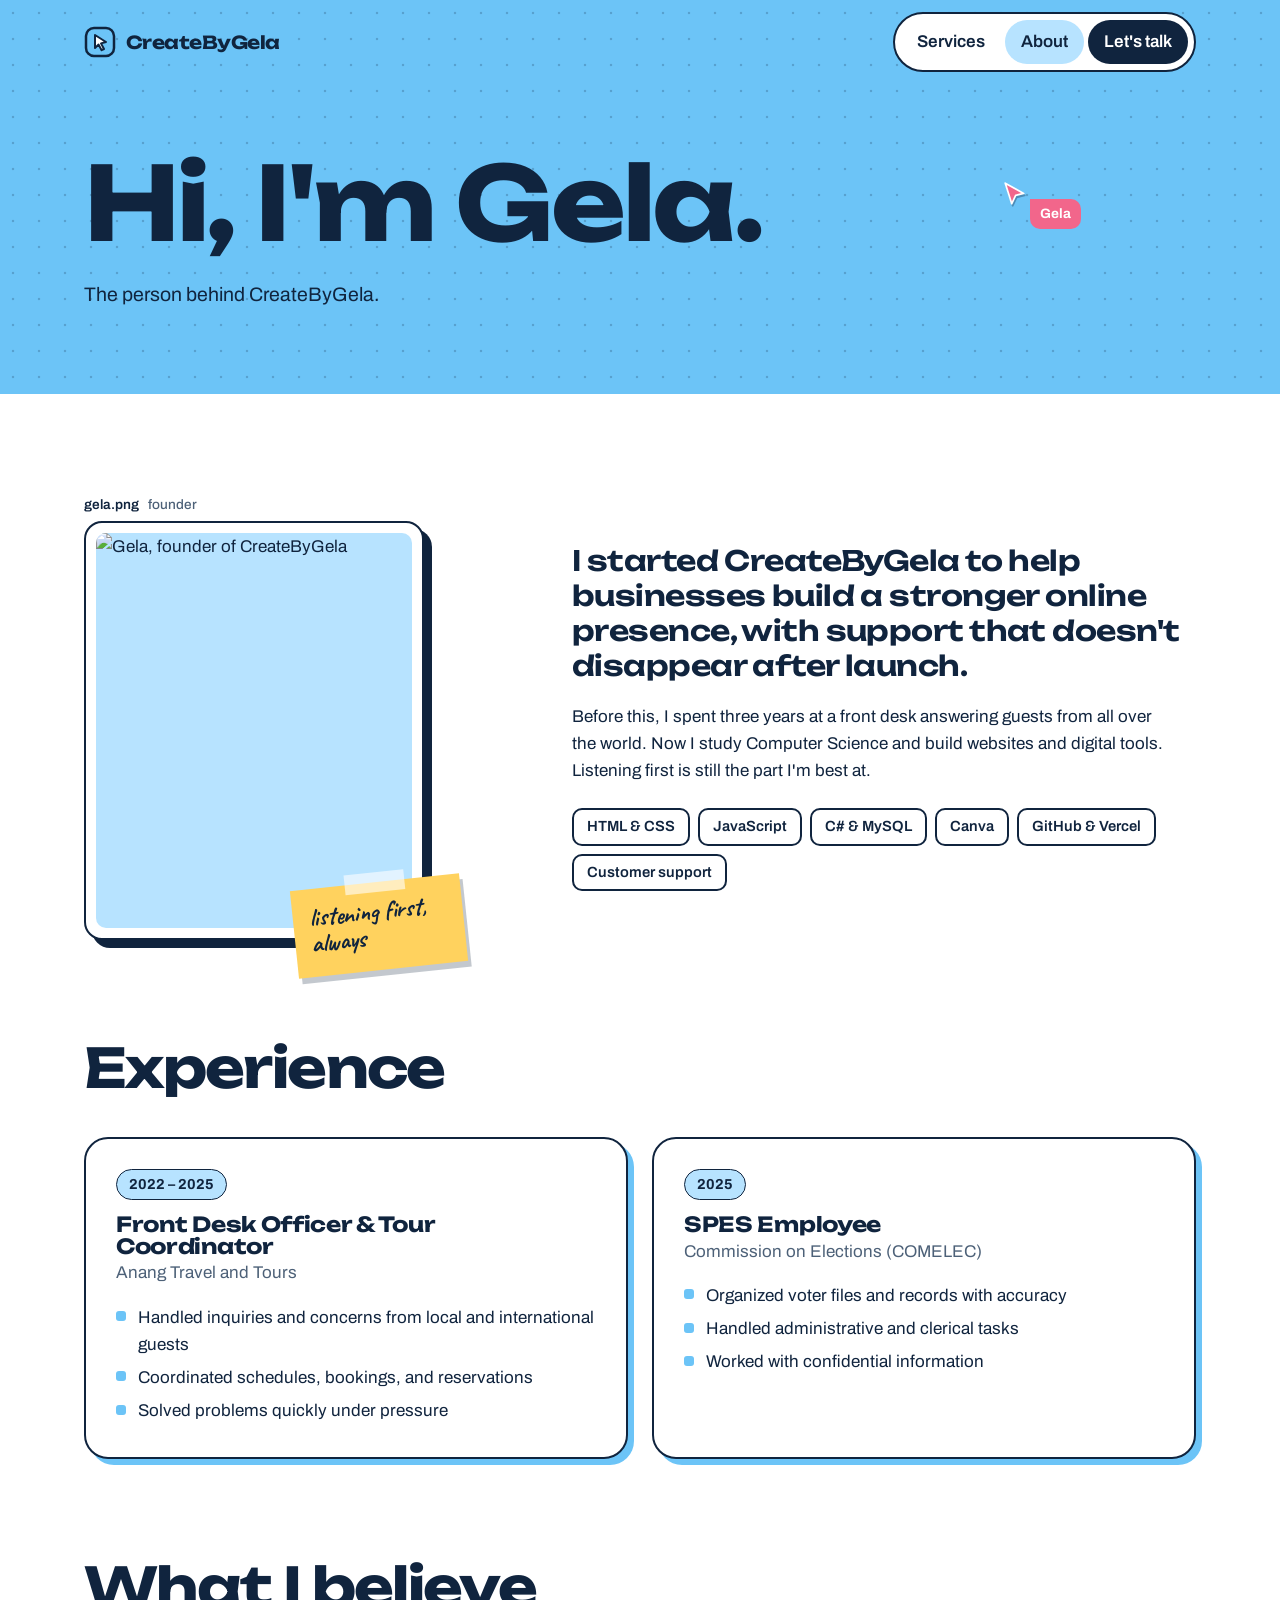
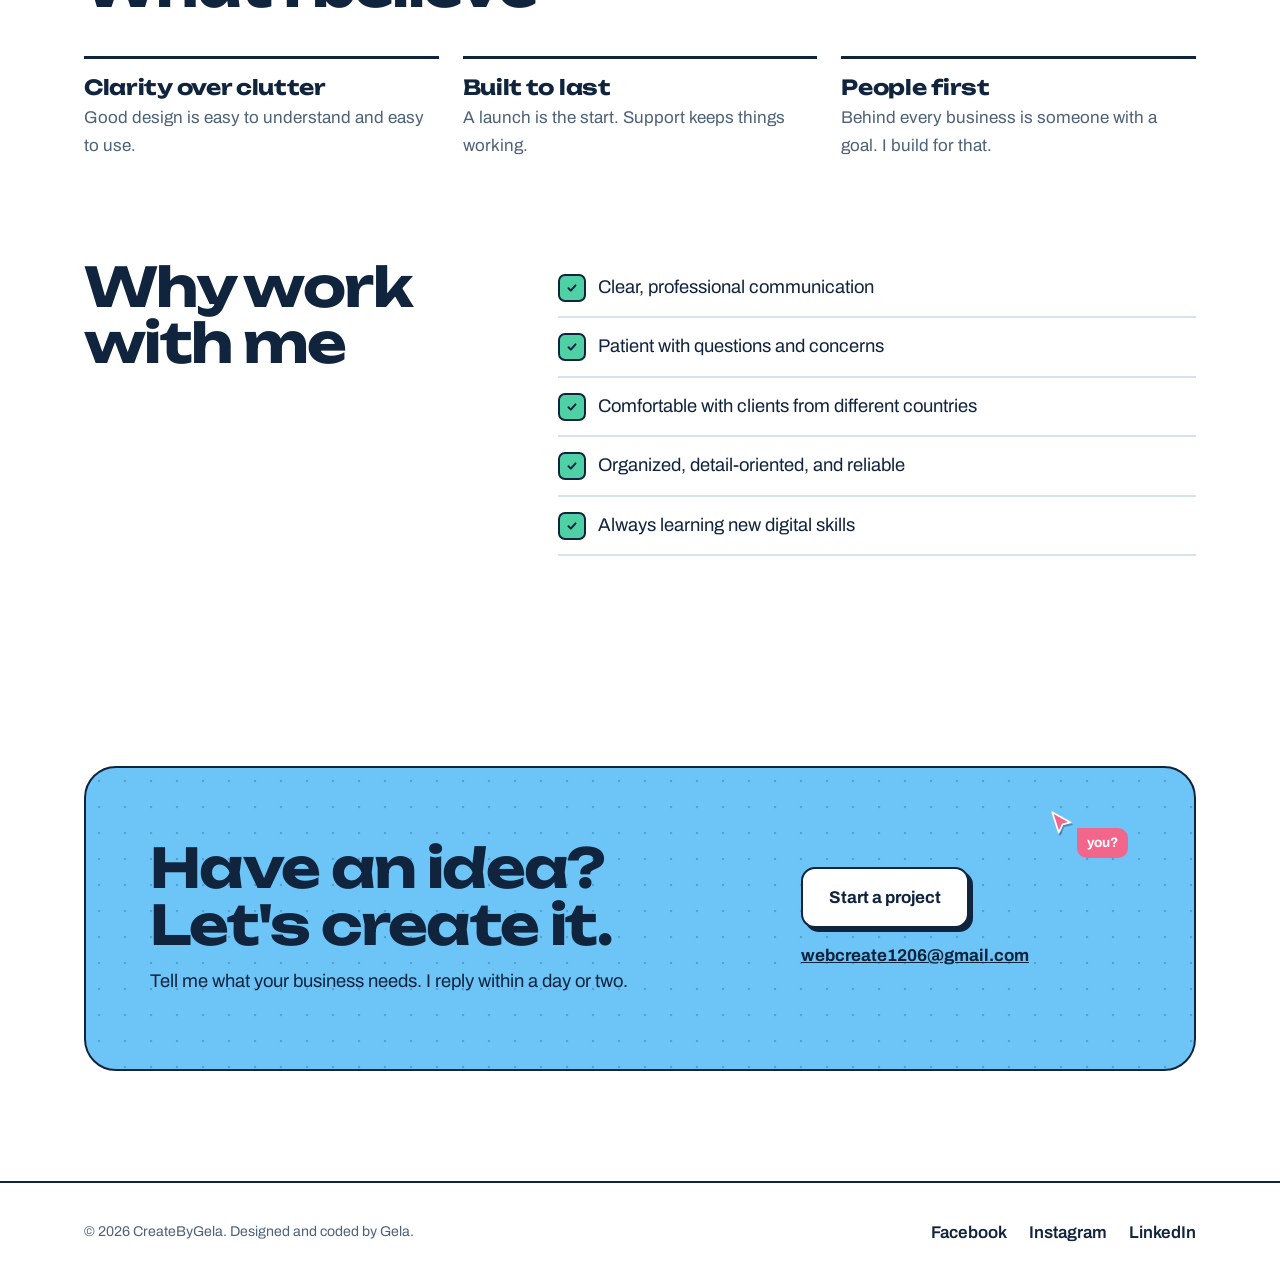
==== commit 7798af91: "Remove Work section and page Co-Authored-By: Claude Opus 5.5 <noreply@anthropic.com> Claude-Session:" ====
--- a/about.html
+++ b/about.html
@@ -13,7 +13,7 @@
 <header><div class="wrap"><nav>
   <a class="logo" href="index.html"><svg viewBox="0 0 32 32" aria-hidden="true"><rect x="2" y="2" width="28" height="28" rx="8" fill="#6CC4F7" stroke="#10243E" stroke-width="2.5"/><path d="M11 9l11 7-5 1.4 3 5.6-2.4 1.2-3-5.6L11 22z" fill="#fff" stroke="#10243E" stroke-width="2" stroke-linejoin="round"/></svg>CreateByGela</a>
   <button class="burger" aria-label="Open menu" aria-expanded="false" aria-controls="menu"><svg viewBox="0 0 24 24" fill="none" stroke="currentColor" stroke-width="2.6" stroke-linecap="round"><path d="M4 7h16M4 12h16M4 17h16"/></svg></button>
-  <div class="links" id="menu"><a href="services.html">Services</a><a href="portfolio.html">Work</a><a href="about.html" aria-current="page">About</a><a class="cta" href="contact.html">Let's talk</a></div>
+  <div class="links" id="menu"><a href="services.html">Services</a><a href="about.html" aria-current="page">About</a><a class="cta" href="contact.html">Let's talk</a></div>
 </nav></div></header>
 <main><div class="canvas"><div class="wrap phead"><div class="cursor gela" aria-hidden="true"><svg viewBox="0 0 24 24" aria-hidden="true"><path d="M3 2l17 9.5-7.4 1.8L9 21z" fill="#F2668B" stroke="#fff" stroke-width="1.6" stroke-linejoin="round"/></svg><span>Gela</span></div><h1>Hi, I'm Gela.</h1><p>The person behind CreateByGela.</p></div></div>
 <section class="section"><div class="wrap me">
